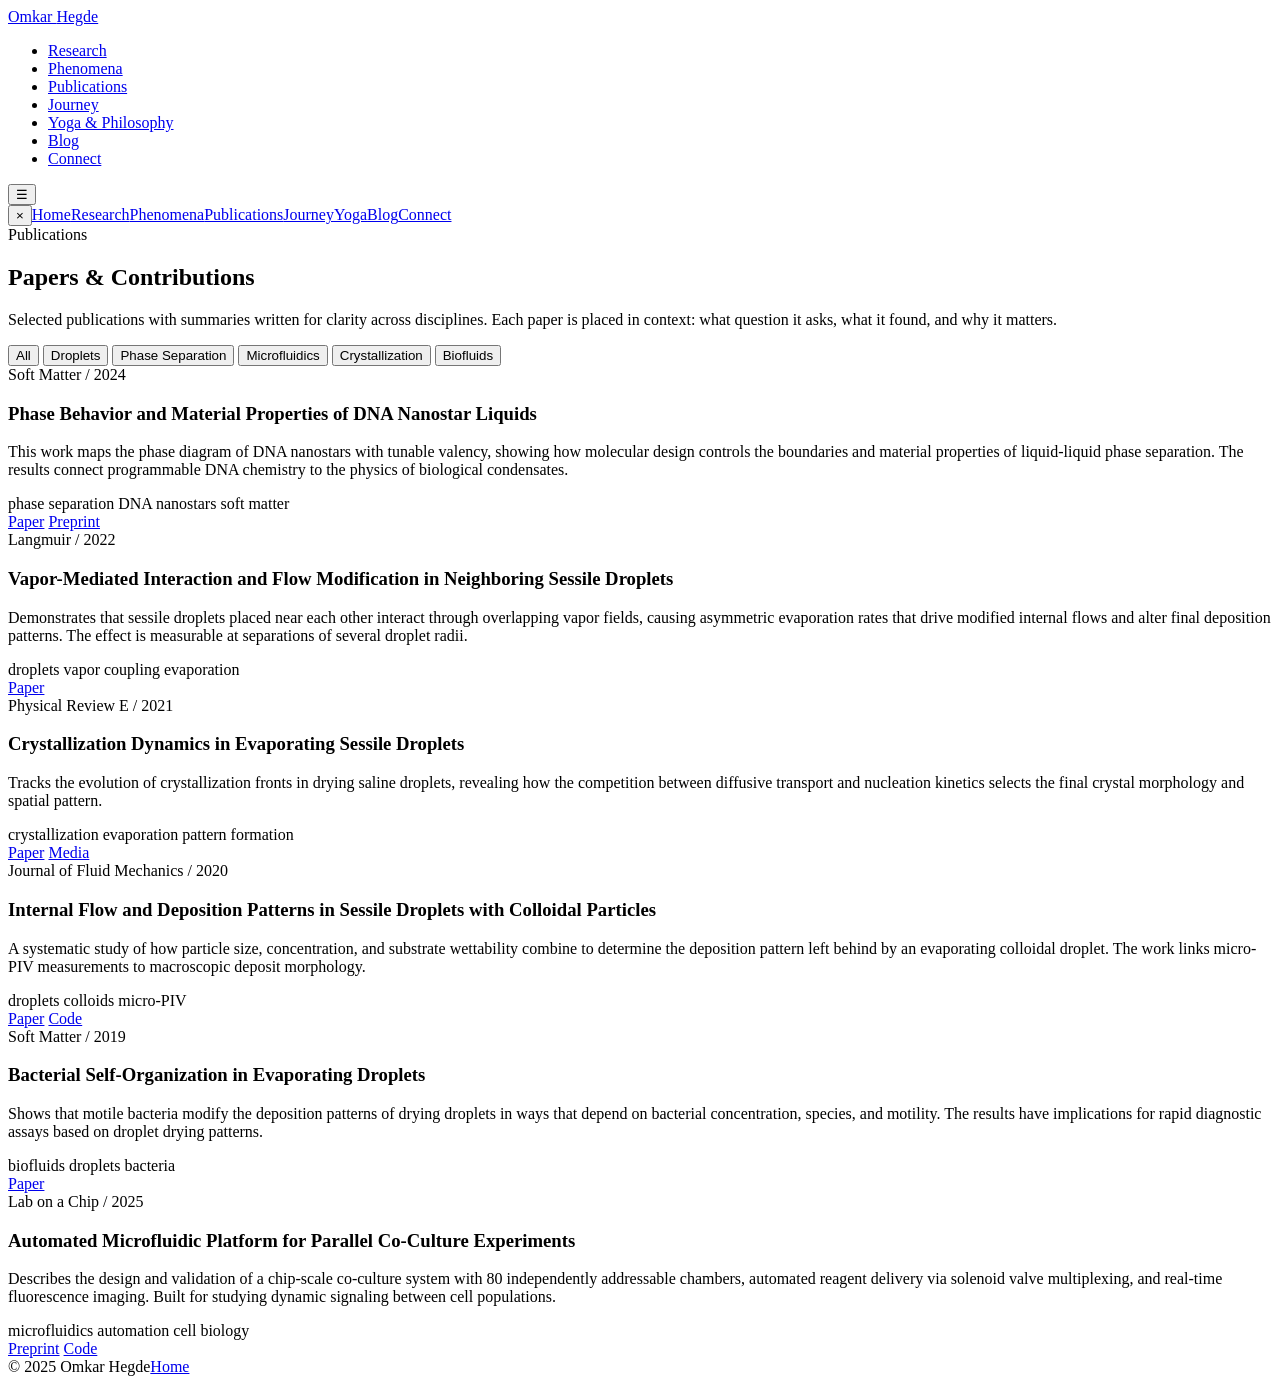
==== publications.html @ ce49a9fb "Add files via upload" ====
<!DOCTYPE html>
<html lang="en">
<head>
  <meta charset="UTF-8">
  <meta name="viewport" content="width=device-width, initial-scale=1.0">
  <title>Publications — Omkar Hegde</title>
  <link rel="stylesheet" href="css/styles.css">
</head>
<body>

  <nav class="nav" role="navigation"><a href="index.html" class="nav__logo">Omkar <span>Hegde</span></a><ul class="nav__links"><li><a href="research.html">Research</a></li><li><a href="phenomena.html">Phenomena</a></li><li><a href="publications.html" class="active">Publications</a></li><li><a href="journey.html">Journey</a></li><li><a href="yoga.html">Yoga &amp; Philosophy</a></li><li><a href="blog.html">Blog</a></li><li><a href="contact.html">Connect</a></li></ul><button class="nav__toggle" aria-label="Open menu">&#9776;</button></nav>
  <div class="nav__mobile" role="dialog"><button class="nav__mobile-close">&times;</button><a href="index.html">Home</a><a href="research.html">Research</a><a href="phenomena.html">Phenomena</a><a href="publications.html">Publications</a><a href="journey.html">Journey</a><a href="yoga.html">Yoga</a><a href="blog.html">Blog</a><a href="contact.html">Connect</a></div>

  <section class="page-header section">
    <div class="container">
      <span class="page-header__pre reveal">Publications</span>
      <h1 class="page-header__title reveal">Papers &amp; Contributions</h1>
      <p class="page-header__desc reveal">Selected publications with summaries written for clarity across disciplines. Each paper is placed in context: what question it asks, what it found, and why it matters.</p>
    </div>
  </section>

  <section class="section--compact">
    <div class="container">
      <div class="filters reveal" data-target=".pub-card">
        <button class="filter-btn active" data-filter="all">All</button>
        <button class="filter-btn" data-filter="droplets">Droplets</button>
        <button class="filter-btn" data-filter="phase-separation">Phase Separation</button>
        <button class="filter-btn" data-filter="microfluidics">Microfluidics</button>
        <button class="filter-btn" data-filter="crystallization">Crystallization</button>
        <button class="filter-btn" data-filter="bio">Biofluids</button>
      </div>

      <div style="display:flex;flex-direction:column;gap:var(--space-lg);">

        <!-- Pub 1 -->
        <div class="pub-card reveal" data-category="phase-separation">
          <div>
            <div class="pub-card__meta">Soft Matter / 2024</div>
            <h3 class="pub-card__title">Phase Behavior and Material Properties of DNA Nanostar Liquids</h3>
            <p class="pub-card__summary">This work maps the phase diagram of DNA nanostars with tunable valency, showing how molecular design controls the boundaries and material properties of liquid-liquid phase separation. The results connect programmable DNA chemistry to the physics of biological condensates.</p>
            <div class="pub-card__tags">
              <span class="tag">phase separation</span>
              <span class="tag">DNA nanostars</span>
              <span class="tag">soft matter</span>
            </div>
            <div class="pub-card__links">
              <a href="#" class="btn btn--sm btn--outline">Paper</a>
              <a href="#" class="btn btn--sm btn--outline">Preprint</a>
            </div>
          </div>
          <div class="pub-card__thumb" style="background-image:url('assets/images/dna-condensate.jpg');"></div>
        </div>

        <!-- Pub 2 -->
        <div class="pub-card reveal" data-category="droplets">
          <div>
            <div class="pub-card__meta">Langmuir / 2022</div>
            <h3 class="pub-card__title">Vapor-Mediated Interaction and Flow Modification in Neighboring Sessile Droplets</h3>
            <p class="pub-card__summary">Demonstrates that sessile droplets placed near each other interact through overlapping vapor fields, causing asymmetric evaporation rates that drive modified internal flows and alter final deposition patterns. The effect is measurable at separations of several droplet radii.</p>
            <div class="pub-card__tags">
              <span class="tag">droplets</span>
              <span class="tag">vapor coupling</span>
              <span class="tag">evaporation</span>
            </div>
            <div class="pub-card__links">
              <a href="#" class="btn btn--sm btn--outline">Paper</a>
            </div>
          </div>
          <div class="pub-card__thumb" style="background-image:url('assets/images/vapor-interaction-01.jpg');"></div>
        </div>

        <!-- Pub 3 -->
        <div class="pub-card reveal" data-category="crystallization">
          <div>
            <div class="pub-card__meta">Physical Review E / 2021</div>
            <h3 class="pub-card__title">Crystallization Dynamics in Evaporating Sessile Droplets</h3>
            <p class="pub-card__summary">Tracks the evolution of crystallization fronts in drying saline droplets, revealing how the competition between diffusive transport and nucleation kinetics selects the final crystal morphology and spatial pattern.</p>
            <div class="pub-card__tags">
              <span class="tag">crystallization</span>
              <span class="tag">evaporation</span>
              <span class="tag">pattern formation</span>
            </div>
            <div class="pub-card__links">
              <a href="#" class="btn btn--sm btn--outline">Paper</a>
              <a href="#" class="btn btn--sm btn--outline">Media</a>
            </div>
          </div>
          <div class="pub-card__thumb" style="background-image:url('assets/images/crystallization-front.jpg');"></div>
        </div>

        <!-- Pub 4 -->
        <div class="pub-card reveal" data-category="droplets">
          <div>
            <div class="pub-card__meta">Journal of Fluid Mechanics / 2020</div>
            <h3 class="pub-card__title">Internal Flow and Deposition Patterns in Sessile Droplets with Colloidal Particles</h3>
            <p class="pub-card__summary">A systematic study of how particle size, concentration, and substrate wettability combine to determine the deposition pattern left behind by an evaporating colloidal droplet. The work links micro-PIV measurements to macroscopic deposit morphology.</p>
            <div class="pub-card__tags">
              <span class="tag">droplets</span>
              <span class="tag">colloids</span>
              <span class="tag">micro-PIV</span>
            </div>
            <div class="pub-card__links">
              <a href="#" class="btn btn--sm btn--outline">Paper</a>
              <a href="#" class="btn btn--sm btn--outline">Code</a>
            </div>
          </div>
          <div class="pub-card__thumb" style="background-image:url('assets/images/droplet-evaporation-01.jpg');"></div>
        </div>

        <!-- Pub 5 -->
        <div class="pub-card reveal" data-category="bio">
          <div>
            <div class="pub-card__meta">Soft Matter / 2019</div>
            <h3 class="pub-card__title">Bacterial Self-Organization in Evaporating Droplets</h3>
            <p class="pub-card__summary">Shows that motile bacteria modify the deposition patterns of drying droplets in ways that depend on bacterial concentration, species, and motility. The results have implications for rapid diagnostic assays based on droplet drying patterns.</p>
            <div class="pub-card__tags">
              <span class="tag">biofluids</span>
              <span class="tag">droplets</span>
              <span class="tag">bacteria</span>
            </div>
            <div class="pub-card__links">
              <a href="#" class="btn btn--sm btn--outline">Paper</a>
            </div>
          </div>
          <div class="pub-card__thumb" style="background-image:url('assets/images/bacterial-droplet-01.jpg');"></div>
        </div>

        <!-- Pub 6 -->
        <div class="pub-card reveal" data-category="microfluidics">
          <div>
            <div class="pub-card__meta">Lab on a Chip / 2025</div>
            <h3 class="pub-card__title">Automated Microfluidic Platform for Parallel Co-Culture Experiments</h3>
            <p class="pub-card__summary">Describes the design and validation of a chip-scale co-culture system with 80 independently addressable chambers, automated reagent delivery via solenoid valve multiplexing, and real-time fluorescence imaging. Built for studying dynamic signaling between cell populations.</p>
            <div class="pub-card__tags">
              <span class="tag">microfluidics</span>
              <span class="tag">automation</span>
              <span class="tag">cell biology</span>
            </div>
            <div class="pub-card__links">
              <a href="#" class="btn btn--sm btn--outline">Preprint</a>
              <a href="#" class="btn btn--sm btn--outline">Code</a>
            </div>
          </div>
          <div class="pub-card__thumb" style="background-image:url('assets/images/microfluidic-device-01.png');"></div>
        </div>

      </div>
    </div>
  </section>

  <footer class="footer"><div class="container"><div class="footer__bottom"><span>&copy; 2025 Omkar Hegde</span><span><a href="index.html">Home</a></span></div></div></footer>

  <script src="js/app.js"></script>
</body>
</html>
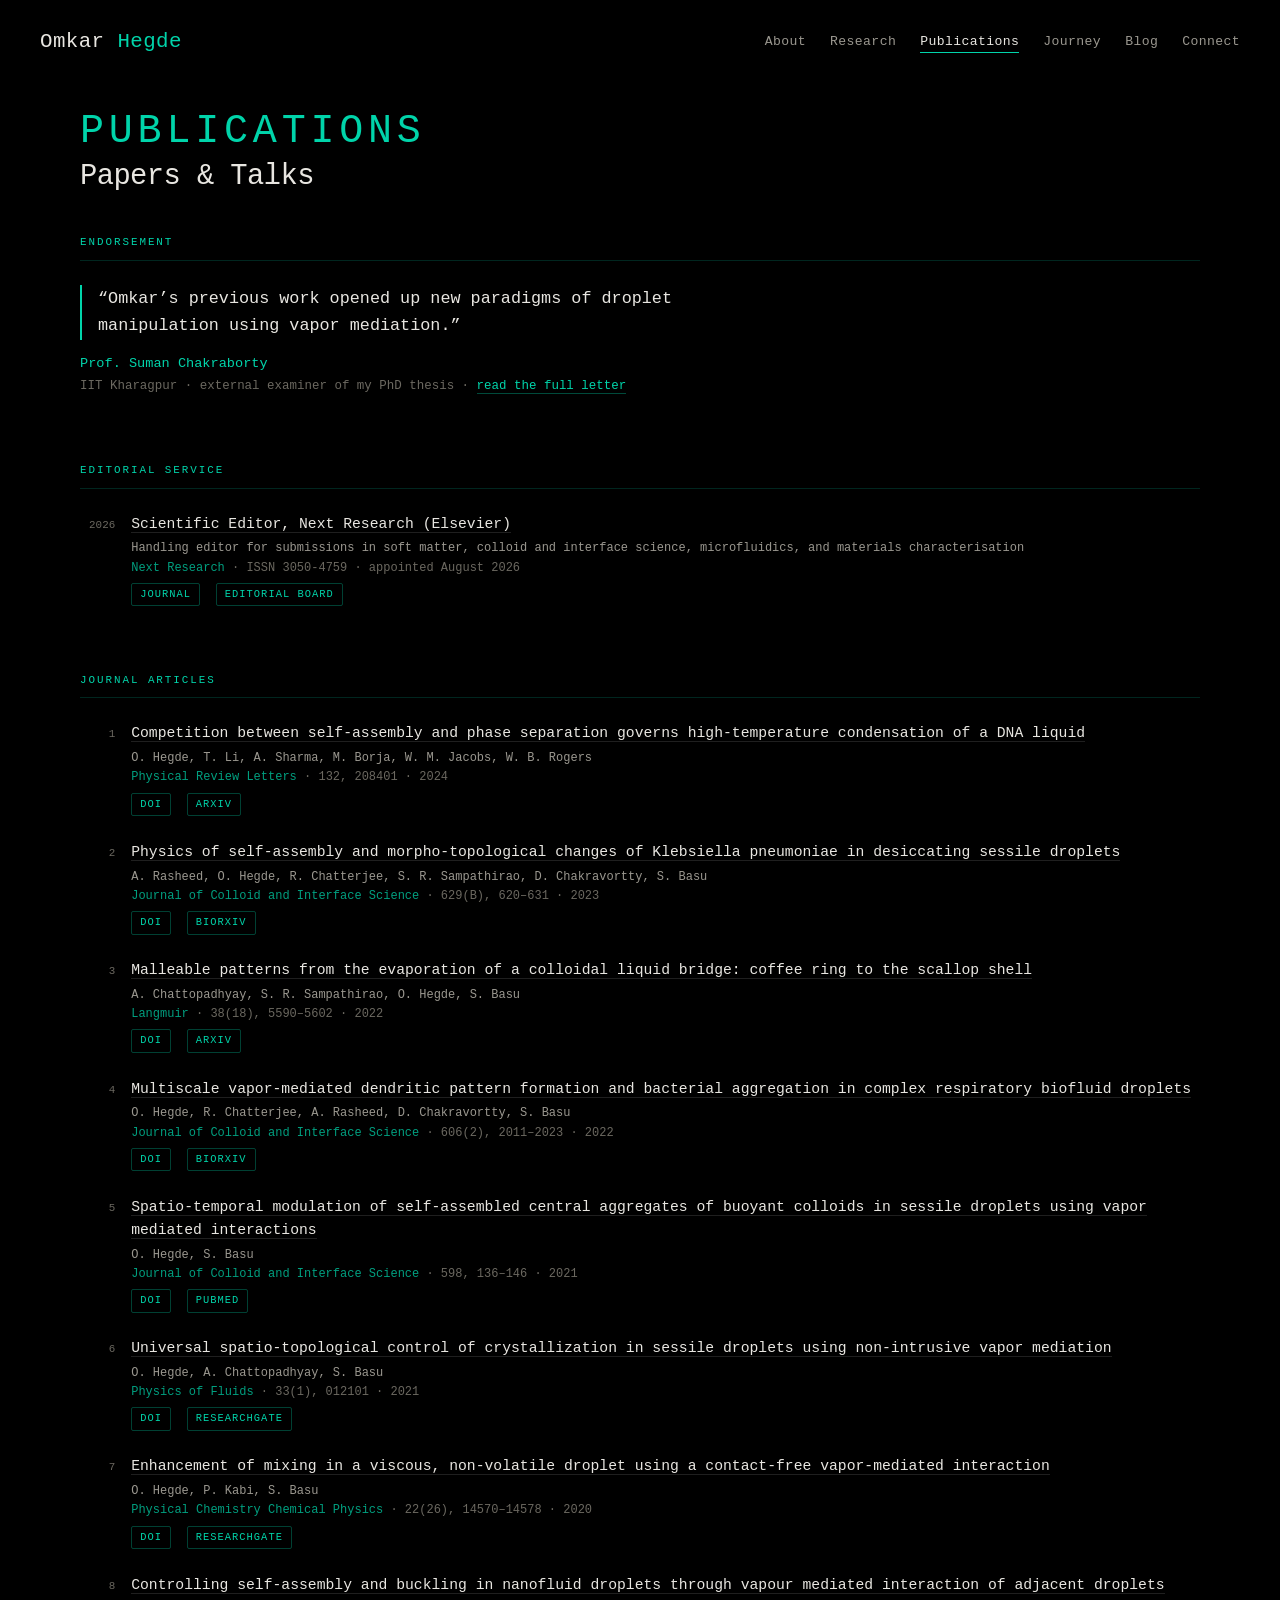
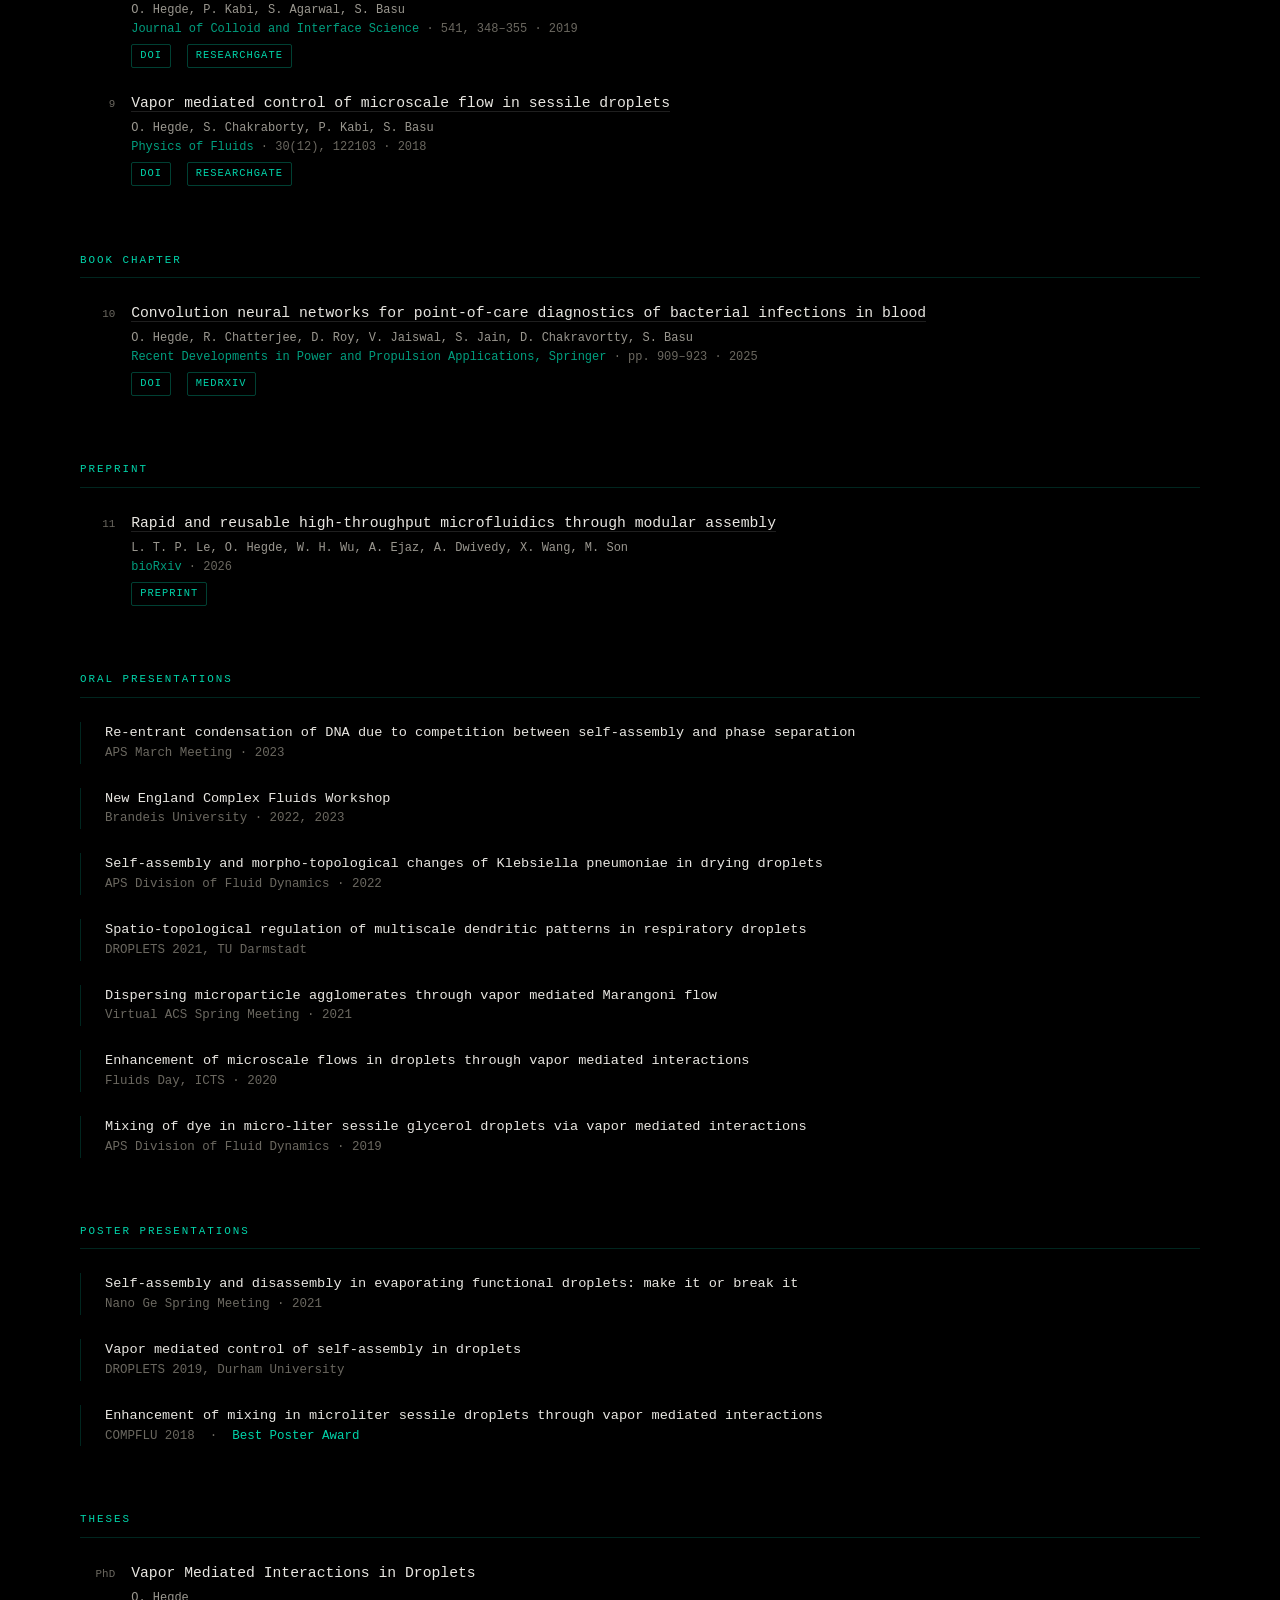
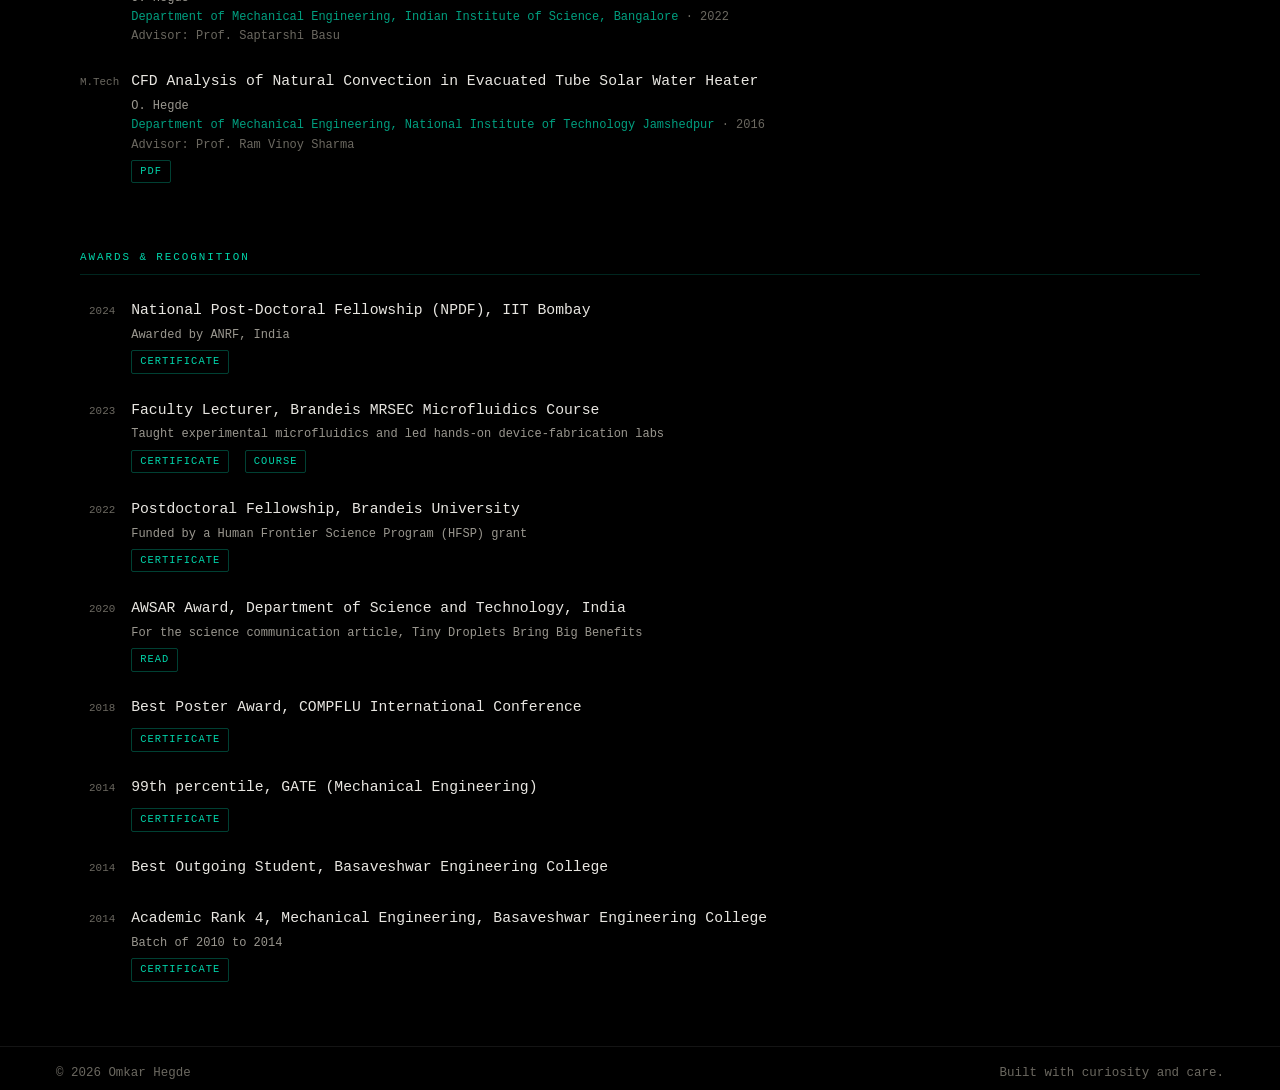
==== commit c6216a64: "add editorial service section" ====
--- a/publications.html
+++ b/publications.html
@@ -4,151 +4,644 @@
   <meta charset="UTF-8">
   <meta name="viewport" content="width=device-width, initial-scale=1.0">
   <title>Publications — Omkar Hegde</title>
+  <meta name="description" content="Peer-reviewed publications by Omkar Hegde in soft matter physics, biomolecular condensates, DNA nanostar phase separation, evaporating droplets, microfluidics, and AI-enabled diagnostics, including Physical Review Letters and bioRxiv.">
+  <link rel="canonical" href="https://omkarhegde.com/publications.html">
+  <meta name="author" content="Omkar Hegde">
+  <meta name="robots" content="index, follow">
+
+  <meta property="og:type" content="website">
+  <meta property="og:site_name" content="Omkar Hegde">
+  <meta property="og:title" content="Publications — Omkar Hegde">
+  <meta property="og:description" content="Peer-reviewed publications by Omkar Hegde in soft matter physics, biomolecular condensates, DNA nanostar phase separation, evaporating droplets, microfluidics, and AI-enabled diagnostics, including Physical Review Letters and bioRxiv.">
+  <meta property="og:url" content="https://omkarhegde.com/publications.html">
+  <meta property="og:image" content="https://omkarhegde.com/assets/og-preview.jpg">
+
+  <meta name="twitter:card" content="summary_large_image">
+  <meta name="twitter:title" content="Publications — Omkar Hegde">
+  <meta name="twitter:description" content="Peer-reviewed publications by Omkar Hegde in soft matter physics, biomolecular condensates, DNA nanostar phase separation, evaporating droplets, microfluidics, and AI-enabled diagnostics, including Physical Review Letters and bioRxiv.">
+  <meta name="twitter:image" content="https://omkarhegde.com/assets/og-preview.jpg">
+  <meta name="twitter:site" content="@omkar62">
+
+  <script type="application/ld+json">
+  {
+    "@context": "https://schema.org",
+    "@graph": [
+      {
+        "@type": "ScholarlyArticle",
+        "headline": "Competition between self-assembly and phase separation governs high-temperature condensation of a DNA liquid",
+        "author": [{"@type":"Person","name":"Omkar Hegde"},{"@type":"Person","name":"Tianhao Li"},{"@type":"Person","name":"Anjali Sharma"},{"@type":"Person","name":"Marco Borja"},{"@type":"Person","name":"William M. Jacobs"},{"@type":"Person","name":"W. Benjamin Rogers"}],
+        "isPartOf": {"@type":"Periodical","name":"Physical Review Letters"},
+        "datePublished": "2024",
+        "identifier": "doi:10.1103/PhysRevLett.132.208401",
+        "url": "https://doi.org/10.1103/PhysRevLett.132.208401"
+      },
+      {
+        "@type": "ScholarlyArticle",
+        "headline": "Physics of self-assembly and morpho-topological changes of Klebsiella pneumoniae in desiccating sessile droplets",
+        "author": [{"@type":"Person","name":"Abdur Rasheed"},{"@type":"Person","name":"Omkar Hegde"},{"@type":"Person","name":"Rishabh Chatterjee"},{"@type":"Person","name":"Srinivas Rao Sampathirao"},{"@type":"Person","name":"Dipshikha Chakravortty"},{"@type":"Person","name":"Saptarshi Basu"}],
+        "isPartOf": {"@type":"Periodical","name":"Journal of Colloid and Interface Science"},
+        "datePublished": "2023",
+        "identifier": "doi:10.1016/j.jcis.2022.09.100",
+        "url": "https://doi.org/10.1016/j.jcis.2022.09.100"
+      },
+      {
+        "@type": "ScholarlyArticle",
+        "headline": "Malleable patterns from the evaporation of a colloidal liquid bridge: coffee ring to the scallop shell",
+        "author": [{"@type":"Person","name":"Anusuya Chattopadhyay"},{"@type":"Person","name":"Srinivas Rao Sampathirao"},{"@type":"Person","name":"Omkar Hegde"},{"@type":"Person","name":"Saptarshi Basu"}],
+        "isPartOf": {"@type":"Periodical","name":"Langmuir"},
+        "datePublished": "2022",
+        "identifier": "doi:10.1021/acs.langmuir.2c00196",
+        "url": "https://doi.org/10.1021/acs.langmuir.2c00196"
+      },
+      {
+        "@type": "ScholarlyArticle",
+        "headline": "Multiscale vapor-mediated dendritic pattern formation and bacterial aggregation in complex respiratory biofluid droplets",
+        "author": [{"@type":"Person","name":"Omkar Hegde"},{"@type":"Person","name":"Rishabh Chatterjee"},{"@type":"Person","name":"Abdur Rasheed"},{"@type":"Person","name":"Dipshikha Chakravortty"},{"@type":"Person","name":"Saptarshi Basu"}],
+        "isPartOf": {"@type":"Periodical","name":"Journal of Colloid and Interface Science"},
+        "datePublished": "2022",
+        "identifier": "doi:10.1016/j.jcis.2021.09.158",
+        "url": "https://doi.org/10.1016/j.jcis.2021.09.158"
+      },
+      {
+        "@type": "ScholarlyArticle",
+        "headline": "Spatio-temporal modulation of self-assembled central aggregates of buoyant colloids in sessile droplets using vapor mediated interactions",
+        "author": [{"@type":"Person","name":"Omkar Hegde"},{"@type":"Person","name":"Saptarshi Basu"}],
+        "isPartOf": {"@type":"Periodical","name":"Journal of Colloid and Interface Science"},
+        "datePublished": "2021",
+        "identifier": "doi:10.1016/j.jcis.2021.04.006",
+        "url": "https://doi.org/10.1016/j.jcis.2021.04.006"
+      },
+      {
+        "@type": "ScholarlyArticle",
+        "headline": "Universal spatio-topological control of crystallization in sessile droplets using non-intrusive vapor mediation",
+        "author": [{"@type":"Person","name":"Omkar Hegde"},{"@type":"Person","name":"Anusuya Chattopadhyay"},{"@type":"Person","name":"Saptarshi Basu"}],
+        "isPartOf": {"@type":"Periodical","name":"Physics of Fluids"},
+        "datePublished": "2021",
+        "identifier": "doi:10.1063/5.0037120",
+        "url": "https://doi.org/10.1063/5.0037120"
+      },
+      {
+        "@type": "ScholarlyArticle",
+        "headline": "Enhancement of mixing in a viscous, non-volatile droplet using a contact-free vapor-mediated interaction",
+        "author": [{"@type":"Person","name":"Omkar Hegde"},{"@type":"Person","name":"Prasenjit Kabi"},{"@type":"Person","name":"Saptarshi Basu"}],
+        "isPartOf": {"@type":"Periodical","name":"Physical Chemistry Chemical Physics"},
+        "datePublished": "2020",
+        "identifier": "doi:10.1039/D0CP01004A",
+        "url": "https://doi.org/10.1039/D0CP01004A"
+      },
+      {
+        "@type": "ScholarlyArticle",
+        "headline": "Controlling self-assembly and buckling in nanofluid droplets through vapour mediated interaction of adjacent droplets",
+        "author": [{"@type":"Person","name":"Omkar Hegde"},{"@type":"Person","name":"Prasenjit Kabi"},{"@type":"Person","name":"Shubham Agarwal"},{"@type":"Person","name":"Saptarshi Basu"}],
+        "isPartOf": {"@type":"Periodical","name":"Journal of Colloid and Interface Science"},
+        "datePublished": "2019",
+        "identifier": "doi:10.1016/j.jcis.2019.01.106",
+        "url": "https://doi.org/10.1016/j.jcis.2019.01.106"
+      },
+      {
+        "@type": "ScholarlyArticle",
+        "headline": "Vapor mediated control of microscale flow in sessile droplets",
+        "author": [{"@type":"Person","name":"Omkar Hegde"},{"@type":"Person","name":"Saswata Chakraborty"},{"@type":"Person","name":"Prasenjit Kabi"},{"@type":"Person","name":"Saptarshi Basu"}],
+        "isPartOf": {"@type":"Periodical","name":"Physics of Fluids"},
+        "datePublished": "2018",
+        "identifier": "doi:10.1063/1.5054632",
+        "url": "https://doi.org/10.1063/1.5054632"
+      },
+      {
+        "@type": "Chapter",
+        "headline": "Convolution neural networks for point-of-care diagnostics of bacterial infections in blood",
+        "author": [{"@type":"Person","name":"Omkar Hegde"},{"@type":"Person","name":"Rishabh Chatterjee"},{"@type":"Person","name":"Debjani Roy"},{"@type":"Person","name":"Vishal Jaiswal"},{"@type":"Person","name":"Srishti Jain"},{"@type":"Person","name":"Dipshikha Chakravortty"},{"@type":"Person","name":"Saptarshi Basu"}],
+        "isPartOf": {"@type":"Book","name":"Recent Developments in Power and Propulsion Applications (Springer)"},
+        "datePublished": "2025",
+        "identifier": "doi:10.1007/978-981-96-8602-5_33",
+        "url": "https://doi.org/10.1007/978-981-96-8602-5_33"
+      },
+      {
+        "@type": "ScholarlyArticle",
+        "headline": "Rapid and reusable high-throughput microfluidics through modular assembly",
+        "author": [{"@type":"Person","name":"Linh T. P. Le"},{"@type":"Person","name":"Omkar Hegde"},{"@type":"Person","name":"W. H. Wu"},{"@type":"Person","name":"A. Ejaz"},{"@type":"Person","name":"A. Dwivedy"},{"@type":"Person","name":"X. Wang"},{"@type":"Person","name":"M. Son"}],
+        "publisher": {"@type":"Organization","name":"bioRxiv"},
+        "datePublished": "2026",
+        "url": "https://www.biorxiv.org/content/10.64898/2026.01.12.699088v2"
+      }
+    ]
+  }
+  </script>
   <link rel="stylesheet" href="css/styles.css">
+  <style>
+    body, body * { font-family: var(--font-mono) !important; }
+    html, body { background: #000 !important; }
+    .footer, .footer * { background: #000 !important; }
+    .footer { border-top: 1px solid rgba(255,255,255,0.08) !important; }
+    .footer__bottom { border-top: none !important; border-bottom: none !important; }
+
+    .pub-section { margin-bottom: var(--space-2xl); }
+    .pub-section:last-child { margin-bottom: 0; }
+    .pub-section-title {
+      font-size: 0.68rem;
+      letter-spacing: 0.18em;
+      text-transform: uppercase;
+      color: var(--accent);
+      border-bottom: 1px solid rgba(0,212,170,0.18);
+      padding-bottom: var(--space-sm);
+      margin-bottom: var(--space-lg);
+    }
+    .pub-entry {
+      display: grid;
+      grid-template-columns: 2.2rem 1fr;
+      gap: 0 var(--space-md);
+      margin-bottom: var(--space-lg);
+      align-items: start;
+    }
+    .pub-entry:last-child { margin-bottom: 0; }
+    .pub-num {
+      font-size: 0.68rem;
+      color: var(--text-muted);
+      padding-top: 3px;
+      text-align: right;
+    }
+    .pub-body {}
+    .pub-title {
+      font-size: 0.92rem;
+      color: var(--text);
+      line-height: 1.55;
+      margin-bottom: 4px;
+    }
+    .pub-title a {
+      color: var(--text);
+      text-decoration: none;
+      border-bottom: 1px solid rgba(255,255,255,0.12);
+      transition: color 0.3s, border-color 0.3s;
+    }
+    .pub-title a:hover {
+      color: var(--accent);
+      border-color: var(--accent);
+    }
+    .pub-meta {
+      font-size: 0.75rem;
+      color: var(--text-muted);
+      line-height: 1.6;
+    }
+    .pub-meta .pub-authors { color: var(--text-secondary); }
+    .pub-meta .pub-journal { color: var(--accent); opacity: 0.75; }
+    .pub-meta .pub-year { color: var(--text-muted); }
+    .pub-link {
+      display: inline-block;
+      margin-top: 5px;
+      font-size: 0.65rem;
+      letter-spacing: 0.1em;
+      text-transform: uppercase;
+      color: var(--accent);
+      border: 1px solid rgba(0,212,170,0.3);
+      padding: 2px 8px;
+      border-radius: 2px;
+      text-decoration: none;
+      transition: background 0.2s, border-color 0.2s;
+    }
+    .pub-link:hover { background: rgba(0,212,170,0.08); border-color: var(--accent); }
+    .pub-link + .pub-link { margin-left: 6px; }
+
+    .talk-entry {
+      margin-bottom: var(--space-lg);
+      padding-left: var(--space-lg);
+      border-left: 1px solid rgba(0,212,170,0.18);
+      font-size: 0.85rem;
+      color: var(--text-secondary);
+      line-height: 1.6;
+    }
+    .talk-entry .talk-title { color: var(--text); }
+    .talk-entry .talk-venue { color: var(--text-muted); font-size: 0.78rem; }
+
+    .stats-row {
+      display: flex;
+      gap: var(--space-2xl);
+      margin-bottom: var(--space-3xl);
+      padding-bottom: var(--space-xl);
+      border-bottom: 1px solid rgba(255,255,255,0.06);
+    }
+    .stat { text-align: left; }
+    .stat-val { font-size: 1.6rem; color: var(--accent); line-height: 1; }
+    .stat-label { font-size: 0.65rem; letter-spacing: 0.12em; text-transform: uppercase; color: var(--text-muted); margin-top: 4px; }
+    .endorse{ display:flex; gap:var(--space-lg); align-items:flex-start; max-width:820px; }
+    .endorse__text{ flex:1 1 auto; min-width:0; }
+    .endorse__quote{ margin:0 0 12px; font-size:1.05rem; line-height:1.65; color:var(--text); border-left:2px solid var(--accent); padding-left:16px; }
+    .endorse__by{ color:var(--accent); font-size:0.85rem; }
+    .endorse__role{ color:var(--text-muted); font-size:0.78rem; margin-top:2px; line-height:1.6; }
+    .endorse__role a{ color:var(--accent); text-decoration:none; border-bottom:1px solid rgba(0,212,170,0.35); }
+    .endorse__fig{ flex:0 0 140px; display:block; }
+    .endorse__fig img{ width:100%; border-radius:6px; border:1px solid rgba(255,255,255,0.14); display:block; box-shadow:0 8px 24px rgba(0,0,0,0.35); }
+    @media(max-width:640px){ .endorse{ flex-direction:column; } .endorse__fig{ flex:0 0 auto; max-width:200px; } }
+  </style>
 </head>
 <body>
 
-  <nav class="nav" role="navigation"><a href="index.html" class="nav__logo">Omkar <span>Hegde</span></a><ul class="nav__links"><li><a href="research.html">Research</a></li><li><a href="phenomena.html">Phenomena</a></li><li><a href="publications.html" class="active">Publications</a></li><li><a href="journey.html">Journey</a></li><li><a href="yoga.html">Yoga &amp; Philosophy</a></li><li><a href="blog.html">Blog</a></li><li><a href="contact.html">Connect</a></li></ul><button class="nav__toggle" aria-label="Open menu">&#9776;</button></nav>
-  <div class="nav__mobile" role="dialog"><button class="nav__mobile-close">&times;</button><a href="index.html">Home</a><a href="research.html">Research</a><a href="phenomena.html">Phenomena</a><a href="publications.html">Publications</a><a href="journey.html">Journey</a><a href="yoga.html">Yoga</a><a href="blog.html">Blog</a><a href="contact.html">Connect</a></div>
-
-  <section class="page-header section">
+  <nav class="nav" role="navigation" aria-label="Main navigation">
+    <a href="index.html" class="nav__logo">Omkar <span>Hegde</span></a>
+    <ul class="nav__links">
+      <li><a href="index.html#about">About</a></li>
+      <li><a href="research.html">Research</a></li>
+      <li><a href="publications.html" class="active">Publications</a></li>
+      <li><a href="journey.html">Journey</a></li>
+      <li><a href="blog.html">Blog</a></li>
+      <li><a href="contact.html">Connect</a></li>
+    </ul>
+    <button class="nav__toggle" aria-label="Open menu">&#9776;</button>
+  </nav>
+
+  <div class="nav__mobile" role="dialog" aria-label="Mobile navigation">
+    <button class="nav__mobile-close" aria-label="Close menu">&times;</button>
+    <a href="index.html">Home</a>
+    <a href="index.html#about">About</a>
+    <a href="research.html">Research</a>
+    <a href="publications.html">Publications</a>
+    <a href="journey.html">Journey</a>
+    <a href="blog.html">Blog</a>
+    <a href="contact.html">Connect</a>
+  </div>
+
+  <section style="padding-top:calc(72px + var(--space-xl));padding-bottom:var(--space-2xl);">
     <div class="container">
-      <span class="page-header__pre reveal">Publications</span>
-      <h1 class="page-header__title reveal">Papers &amp; Contributions</h1>
-      <p class="page-header__desc reveal">Selected publications with summaries written for clarity across disciplines. Each paper is placed in context: what question it asks, what it found, and why it matters.</p>
+      <span style="display:block;font-size:2.5rem;letter-spacing:0.12em;text-transform:uppercase;color:var(--accent);line-height:1;margin-bottom:var(--space-sm);">Publications</span>
+      <h1 style="font-size:clamp(1.4rem,2.5vw,1.8rem);font-weight:400;color:var(--text);margin-bottom:var(--space-xl);">Papers &amp; Talks</h1>
+
+      <div class="pub-section">
+        <div class="pub-section-title reveal">Endorsement</div>
+        <div class="endorse reveal">
+          <div class="endorse__text">
+            <p class="endorse__quote">&ldquo;Omkar&rsquo;s previous work opened up new paradigms of droplet manipulation using vapor mediation.&rdquo;</p>
+            <div class="endorse__by">Prof. Suman Chakraborty</div>
+            <div class="endorse__role">IIT Kharagpur &middot; external examiner of my PhD thesis &middot; <a href="https://drive.google.com/file/d/1yU5_B8yWdgDybLnCxkpfhOZMyuXar-zw/view?usp=sharing" target="_blank" rel="noopener">read the full letter</a></div>
+          </div>
+          <a class="endorse__fig" href="https://drive.google.com/file/d/1yU5_B8yWdgDybLnCxkpfhOZMyuXar-zw/view?usp=sharing" target="_blank" rel="noopener"><img src="assets/reco/reco-suman-chakraborty.jpg" alt="Recommendation letter from Prof. Suman Chakraborty, IIT Kharagpur" loading="lazy" onerror="this.closest('.endorse__fig').remove()"></a>
+        </div>
+      </div>
+
+      <!-- EDITORIAL SERVICE -->
+      <div class="pub-section">
+        <div class="pub-section-title reveal">Editorial Service</div>
+
+        <div class="pub-entry reveal">
+          <div class="pub-num">2026</div>
+          <div class="pub-body">
+            <div class="pub-title">
+              <a href="https://www.sciencedirect.com/journal/next-research" target="_blank" rel="noopener">Scientific Editor, Next Research (Elsevier)</a>
+            </div>
+            <div class="pub-meta">
+              <span class="pub-authors">Handling editor for submissions in soft matter, colloid and interface science, microfluidics, and materials characterisation</span><br>
+              <span class="pub-journal">Next Research</span> <span class="pub-year">· ISSN 3050-4759 · appointed August 2026</span>
+            </div>
+            <a class="pub-link" href="https://www.sciencedirect.com/journal/next-research" target="_blank" rel="noopener">Journal</a>
+            <a class="pub-link" href="https://www.sciencedirect.com/journal/next-research/about/editorial-board" target="_blank" rel="noopener">Editorial Board</a>
+          </div>
+        </div>
+
+      </div>
+
+      <!-- JOURNAL ARTICLES -->
+      <div class="pub-section">
+        <div class="pub-section-title reveal">Journal Articles</div>
+
+        <div class="pub-entry reveal">
+          <div class="pub-num">1</div>
+          <div class="pub-body">
+            <div class="pub-title">
+              <a href="https://doi.org/10.1103/PhysRevLett.132.208401" target="_blank" rel="noopener">Competition between self-assembly and phase separation governs high-temperature condensation of a DNA liquid</a>
+            </div>
+            <div class="pub-meta">
+              <span class="pub-authors">O. Hegde, T. Li, A. Sharma, M. Borja, W. M. Jacobs, W. B. Rogers</span><br>
+              <span class="pub-journal">Physical Review Letters</span> <span class="pub-year">· 132, 208401 · 2024</span>
+            </div>
+            <a class="pub-link" href="https://doi.org/10.1103/PhysRevLett.132.208401" target="_blank" rel="noopener">DOI</a>
+            <a class="pub-link" href="https://arxiv.org/abs/2301.06134" target="_blank" rel="noopener">arXiv</a>
+          </div>
+        </div>
+
+        <div class="pub-entry reveal">
+          <div class="pub-num">2</div>
+          <div class="pub-body">
+            <div class="pub-title">
+              <a href="https://doi.org/10.1016/j.jcis.2022.09.100" target="_blank" rel="noopener">Physics of self-assembly and morpho-topological changes of Klebsiella pneumoniae in desiccating sessile droplets</a>
+            </div>
+            <div class="pub-meta">
+              <span class="pub-authors">A. Rasheed, O. Hegde, R. Chatterjee, S. R. Sampathirao, D. Chakravortty, S. Basu</span><br>
+              <span class="pub-journal">Journal of Colloid and Interface Science</span> <span class="pub-year">· 629(B), 620–631 · 2023</span>
+            </div>
+            <a class="pub-link" href="https://doi.org/10.1016/j.jcis.2022.09.100" target="_blank" rel="noopener">DOI</a>
+            <a class="pub-link" href="https://www.biorxiv.org/content/10.1101/2022.05.04.490658" target="_blank" rel="noopener">bioRxiv</a>
+          </div>
+        </div>
+
+        <div class="pub-entry reveal">
+          <div class="pub-num">3</div>
+          <div class="pub-body">
+            <div class="pub-title">
+              <a href="https://doi.org/10.1021/acs.langmuir.2c00196" target="_blank" rel="noopener">Malleable patterns from the evaporation of a colloidal liquid bridge: coffee ring to the scallop shell</a>
+            </div>
+            <div class="pub-meta">
+              <span class="pub-authors">A. Chattopadhyay, S. R. Sampathirao, O. Hegde, S. Basu</span><br>
+              <span class="pub-journal">Langmuir</span> <span class="pub-year">· 38(18), 5590–5602 · 2022</span>
+            </div>
+            <a class="pub-link" href="https://doi.org/10.1021/acs.langmuir.2c00196" target="_blank" rel="noopener">DOI</a>
+            <a class="pub-link" href="https://arxiv.org/abs/2201.02382" target="_blank" rel="noopener">arXiv</a>
+          </div>
+        </div>
+
+        <div class="pub-entry reveal">
+          <div class="pub-num">4</div>
+          <div class="pub-body">
+            <div class="pub-title">
+              <a href="https://doi.org/10.1016/j.jcis.2021.09.158" target="_blank" rel="noopener">Multiscale vapor-mediated dendritic pattern formation and bacterial aggregation in complex respiratory biofluid droplets</a>
+            </div>
+            <div class="pub-meta">
+              <span class="pub-authors">O. Hegde, R. Chatterjee, A. Rasheed, D. Chakravortty, S. Basu</span><br>
+              <span class="pub-journal">Journal of Colloid and Interface Science</span> <span class="pub-year">· 606(2), 2011–2023 · 2022</span>
+            </div>
+            <a class="pub-link" href="https://doi.org/10.1016/j.jcis.2021.09.158" target="_blank" rel="noopener">DOI</a>
+            <a class="pub-link" href="https://www.biorxiv.org/content/10.1101/2021.06.18.448992" target="_blank" rel="noopener">bioRxiv</a>
+          </div>
+        </div>
+
+        <div class="pub-entry reveal">
+          <div class="pub-num">5</div>
+          <div class="pub-body">
+            <div class="pub-title">
+              <a href="https://doi.org/10.1016/j.jcis.2021.04.006" target="_blank" rel="noopener">Spatio-temporal modulation of self-assembled central aggregates of buoyant colloids in sessile droplets using vapor mediated interactions</a>
+            </div>
+            <div class="pub-meta">
+              <span class="pub-authors">O. Hegde, S. Basu</span><br>
+              <span class="pub-journal">Journal of Colloid and Interface Science</span> <span class="pub-year">· 598, 136–146 · 2021</span>
+            </div>
+            <a class="pub-link" href="https://doi.org/10.1016/j.jcis.2021.04.006" target="_blank" rel="noopener">DOI</a>
+            <a class="pub-link" href="https://pubmed.ncbi.nlm.nih.gov/33895535/" target="_blank" rel="noopener">PubMed</a>
+          </div>
+        </div>
+
+        <div class="pub-entry reveal">
+          <div class="pub-num">6</div>
+          <div class="pub-body">
+            <div class="pub-title">
+              <a href="https://doi.org/10.1063/5.0037120" target="_blank" rel="noopener">Universal spatio-topological control of crystallization in sessile droplets using non-intrusive vapor mediation</a>
+            </div>
+            <div class="pub-meta">
+              <span class="pub-authors">O. Hegde, A. Chattopadhyay, S. Basu</span><br>
+              <span class="pub-journal">Physics of Fluids</span> <span class="pub-year">· 33(1), 012101 · 2021</span>
+            </div>
+            <a class="pub-link" href="https://doi.org/10.1063/5.0037120" target="_blank" rel="noopener">DOI</a>
+            <a class="pub-link" href="https://www.researchgate.net/profile/Omkar-Hegde" target="_blank" rel="noopener">ResearchGate</a>
+          </div>
+        </div>
+
+        <div class="pub-entry reveal">
+          <div class="pub-num">7</div>
+          <div class="pub-body">
+            <div class="pub-title">
+              <a href="https://doi.org/10.1039/D0CP01004A" target="_blank" rel="noopener">Enhancement of mixing in a viscous, non-volatile droplet using a contact-free vapor-mediated interaction</a>
+            </div>
+            <div class="pub-meta">
+              <span class="pub-authors">O. Hegde, P. Kabi, S. Basu</span><br>
+              <span class="pub-journal">Physical Chemistry Chemical Physics</span> <span class="pub-year">· 22(26), 14570–14578 · 2020</span>
+            </div>
+            <a class="pub-link" href="https://doi.org/10.1039/D0CP01004A" target="_blank" rel="noopener">DOI</a>
+            <a class="pub-link" href="https://www.researchgate.net/profile/Omkar-Hegde" target="_blank" rel="noopener">ResearchGate</a>
+          </div>
+        </div>
+
+        <div class="pub-entry reveal">
+          <div class="pub-num">8</div>
+          <div class="pub-body">
+            <div class="pub-title">
+              <a href="https://doi.org/10.1016/j.jcis.2019.01.106" target="_blank" rel="noopener">Controlling self-assembly and buckling in nanofluid droplets through vapour mediated interaction of adjacent droplets</a>
+            </div>
+            <div class="pub-meta">
+              <span class="pub-authors">O. Hegde, P. Kabi, S. Agarwal, S. Basu</span><br>
+              <span class="pub-journal">Journal of Colloid and Interface Science</span> <span class="pub-year">· 541, 348–355 · 2019</span>
+            </div>
+            <a class="pub-link" href="https://doi.org/10.1016/j.jcis.2019.01.106" target="_blank" rel="noopener">DOI</a>
+            <a class="pub-link" href="https://www.researchgate.net/profile/Omkar-Hegde" target="_blank" rel="noopener">ResearchGate</a>
+          </div>
+        </div>
+
+        <div class="pub-entry reveal">
+          <div class="pub-num">9</div>
+          <div class="pub-body">
+            <div class="pub-title">
+              <a href="https://doi.org/10.1063/1.5054632" target="_blank" rel="noopener">Vapor mediated control of microscale flow in sessile droplets</a>
+            </div>
+            <div class="pub-meta">
+              <span class="pub-authors">O. Hegde, S. Chakraborty, P. Kabi, S. Basu</span><br>
+              <span class="pub-journal">Physics of Fluids</span> <span class="pub-year">· 30(12), 122103 · 2018</span>
+            </div>
+            <a class="pub-link" href="https://doi.org/10.1063/1.5054632" target="_blank" rel="noopener">DOI</a>
+            <a class="pub-link" href="https://www.researchgate.net/profile/Omkar-Hegde" target="_blank" rel="noopener">ResearchGate</a>
+          </div>
+        </div>
+
+      </div>
+
+      <!-- BOOK CHAPTER -->
+      <div class="pub-section">
+        <div class="pub-section-title reveal">Book Chapter</div>
+
+        <div class="pub-entry reveal">
+          <div class="pub-num">10</div>
+          <div class="pub-body">
+            <div class="pub-title">
+              <a href="https://doi.org/10.1007/978-981-96-8602-5_33" target="_blank" rel="noopener">Convolution neural networks for point-of-care diagnostics of bacterial infections in blood</a>
+            </div>
+            <div class="pub-meta">
+              <span class="pub-authors">O. Hegde, R. Chatterjee, D. Roy, V. Jaiswal, S. Jain, D. Chakravortty, S. Basu</span><br>
+              <span class="pub-journal">Recent Developments in Power and Propulsion Applications, Springer</span> <span class="pub-year">· pp. 909–923 · 2025</span>
+            </div>
+            <a class="pub-link" href="https://doi.org/10.1007/978-981-96-8602-5_33" target="_blank" rel="noopener">DOI</a>
+            <a class="pub-link" href="https://www.medrxiv.org/content/10.1101/2022.01.03.22268712" target="_blank" rel="noopener">medRxiv</a>
+          </div>
+        </div>
+
+      </div>
+
+      <!-- PREPRINT -->
+      <div class="pub-section">
+        <div class="pub-section-title reveal">Preprint</div>
+
+        <div class="pub-entry reveal">
+          <div class="pub-num">11</div>
+          <div class="pub-body">
+            <div class="pub-title">
+              <a href="https://www.biorxiv.org/content/10.64898/2026.01.12.699088v2" target="_blank" rel="noopener">Rapid and reusable high-throughput microfluidics through modular assembly</a>
+            </div>
+            <div class="pub-meta">
+              <span class="pub-authors">L. T. P. Le, O. Hegde, W. H. Wu, A. Ejaz, A. Dwivedy, X. Wang, M. Son</span><br>
+              <span class="pub-journal">bioRxiv</span> <span class="pub-year">· 2026</span>
+            </div>
+            <a class="pub-link" href="https://www.biorxiv.org/content/10.64898/2026.01.12.699088v2" target="_blank" rel="noopener">Preprint</a>
+          </div>
+        </div>
+
+      </div>
+
+      <!-- ORAL PRESENTATIONS -->
+      <div class="pub-section">
+        <div class="pub-section-title reveal">Oral Presentations</div>
+
+        <div class="talk-entry reveal">
+          <div class="talk-title">Re-entrant condensation of DNA due to competition between self-assembly and phase separation</div>
+          <div class="talk-venue">APS March Meeting · 2023</div>
+        </div>
+        <div class="talk-entry reveal">
+          <div class="talk-title">New England Complex Fluids Workshop</div>
+          <div class="talk-venue">Brandeis University · 2022, 2023</div>
+        </div>
+        <div class="talk-entry reveal">
+          <div class="talk-title">Self-assembly and morpho-topological changes of Klebsiella pneumoniae in drying droplets</div>
+          <div class="talk-venue">APS Division of Fluid Dynamics · 2022</div>
+        </div>
+        <div class="talk-entry reveal">
+          <div class="talk-title">Spatio-topological regulation of multiscale dendritic patterns in respiratory droplets</div>
+          <div class="talk-venue">DROPLETS 2021, TU Darmstadt</div>
+        </div>
+        <div class="talk-entry reveal">
+          <div class="talk-title">Dispersing microparticle agglomerates through vapor mediated Marangoni flow</div>
+          <div class="talk-venue">Virtual ACS Spring Meeting · 2021</div>
+        </div>
+        <div class="talk-entry reveal">
+          <div class="talk-title">Enhancement of microscale flows in droplets through vapor mediated interactions</div>
+          <div class="talk-venue">Fluids Day, ICTS · 2020</div>
+        </div>
+        <div class="talk-entry reveal">
+          <div class="talk-title">Mixing of dye in micro-liter sessile glycerol droplets via vapor mediated interactions</div>
+          <div class="talk-venue">APS Division of Fluid Dynamics · 2019</div>
+        </div>
+
+      </div>
+
+      <!-- POSTERS -->
+      <div class="pub-section">
+        <div class="pub-section-title reveal">Poster Presentations</div>
+
+        <div class="talk-entry reveal">
+          <div class="talk-title">Self-assembly and disassembly in evaporating functional droplets: make it or break it</div>
+          <div class="talk-venue">Nano Ge Spring Meeting · 2021</div>
+        </div>
+        <div class="talk-entry reveal">
+          <div class="talk-title">Vapor mediated control of self-assembly in droplets</div>
+          <div class="talk-venue">DROPLETS 2019, Durham University</div>
+        </div>
+        <div class="talk-entry reveal">
+          <div class="talk-title">Enhancement of mixing in microliter sessile droplets through vapor mediated interactions</div>
+          <div class="talk-venue">COMPFLU 2018 &nbsp;·&nbsp; <span style="color:var(--accent);">Best Poster Award</span></div>
+        </div>
+
+      </div>
+
+      <!-- THESES -->
+      <div class="pub-section">
+        <div class="pub-section-title reveal">Theses</div>
+
+        <div class="pub-entry reveal">
+          <div class="pub-num">PhD</div>
+          <div class="pub-body">
+            <div class="pub-title">Vapor Mediated Interactions in Droplets</div>
+            <div class="pub-meta">
+              <span class="pub-authors">O. Hegde</span><br>
+              <span class="pub-journal">Department of Mechanical Engineering, Indian Institute of Science, Bangalore</span> <span class="pub-year">· 2022</span><br>
+              <span style="color:var(--text-muted);font-size:0.75rem;">Advisor: Prof. Saptarshi Basu</span>
+            </div>
+          </div>
+        </div>
+
+        <div class="pub-entry reveal">
+          <div class="pub-num">M.Tech</div>
+          <div class="pub-body">
+            <div class="pub-title">CFD Analysis of Natural Convection in Evacuated Tube Solar Water Heater</div>
+            <div class="pub-meta">
+              <span class="pub-authors">O. Hegde</span><br>
+              <span class="pub-journal">Department of Mechanical Engineering, National Institute of Technology Jamshedpur</span> <span class="pub-year">· 2016</span><br>
+              <span style="color:var(--text-muted);font-size:0.75rem;">Advisor: Prof. Ram Vinoy Sharma</span>
+            </div>
+            <a class="pub-link" href="https://drive.google.com/file/d/1S9_f2LXWoTpEL_M3XV21PRnl8G6s1JB4/view" target="_blank" rel="noopener">PDF</a>
+          </div>
+        </div>
+
+      </div>
+
+      <div class="pub-section">
+        <div class="pub-section-title reveal">Awards &amp; Recognition</div>
+
+        <div class="pub-entry reveal">
+          <div class="pub-num">2024</div>
+          <div class="pub-body">
+            <div class="pub-title">National Post-Doctoral Fellowship (NPDF), IIT Bombay</div>
+            <div class="pub-meta"><span class="pub-authors">Awarded by ANRF, India</span></div>
+            <a class="pub-link" href="https://drive.google.com/file/d/1NdwrYS6Zk-RN-d7Bx9LFmUysJu7lWWcq/view?usp=sharing" target="_blank" rel="noopener">Certificate</a>
+          </div>
+        </div>
+
+        <div class="pub-entry reveal">
+          <div class="pub-num">2023</div>
+          <div class="pub-body">
+            <div class="pub-title">Faculty Lecturer, Brandeis MRSEC Microfluidics Course</div>
+            <div class="pub-meta"><span class="pub-authors">Taught experimental microfluidics and led hands-on device-fabrication labs</span></div>
+            <a class="pub-link" href="https://drive.google.com/file/d/16ACANc5d-IggLwvR7xtGf33dDr8cMPnM/view?usp=sharing" target="_blank" rel="noopener">Certificate</a>
+            <a class="pub-link" href="https://www.brandeis.edu/mrsec/events/summer-microfluidics.html" target="_blank" rel="noopener">Course</a>
+          </div>
+        </div>
+
+        <div class="pub-entry reveal">
+          <div class="pub-num">2022</div>
+          <div class="pub-body">
+            <div class="pub-title">Postdoctoral Fellowship, Brandeis University</div>
+            <div class="pub-meta"><span class="pub-authors">Funded by a Human Frontier Science Program (HFSP) grant</span></div>
+            <a class="pub-link" href="https://drive.google.com/file/d/1kYJQcPdjeMR9z1zFglErh0RyXsnrdkFe/view?usp=sharing" target="_blank" rel="noopener">Certificate</a>
+          </div>
+        </div>
+
+        <div class="pub-entry reveal">
+          <div class="pub-num">2020</div>
+          <div class="pub-body">
+            <div class="pub-title">AWSAR Award, Department of Science and Technology, India</div>
+            <div class="pub-meta"><span class="pub-authors">For the science communication article, Tiny Droplets Bring Big Benefits</span></div>
+            <a class="pub-link" href="blog-awsar.html">Read</a>
+          </div>
+        </div>
+
+        <div class="pub-entry reveal">
+          <div class="pub-num">2018</div>
+          <div class="pub-body">
+            <div class="pub-title">Best Poster Award, COMPFLU International Conference</div>
+            <a class="pub-link" href="https://drive.google.com/file/d/199GeHGSWi7HBlz60kD73wubJdgRVWY7F/view?usp=sharing" target="_blank" rel="noopener">Certificate</a>
+          </div>
+        </div>
+
+        <div class="pub-entry reveal">
+          <div class="pub-num">2014</div>
+          <div class="pub-body">
+            <div class="pub-title">99th percentile, GATE (Mechanical Engineering)</div>
+            <a class="pub-link" href="https://drive.google.com/file/d/1FW6MF4w32gA-1Mh0COrfsQxdeqjwttVn/view?usp=sharing" target="_blank" rel="noopener">Certificate</a>
+          </div>
+        </div>
+
+        <div class="pub-entry reveal">
+          <div class="pub-num">2014</div>
+          <div class="pub-body">
+            <div class="pub-title">Best Outgoing Student, Basaveshwar Engineering College</div>
+          </div>
+        </div>
+
+        <div class="pub-entry reveal">
+          <div class="pub-num">2014</div>
+          <div class="pub-body">
+            <div class="pub-title">Academic Rank 4, Mechanical Engineering, Basaveshwar Engineering College</div>
+            <div class="pub-meta"><span class="pub-authors">Batch of 2010 to 2014</span></div>
+            <a class="pub-link" href="https://drive.google.com/file/d/1kghnEK1d7Y6i0fbLmp9l20uQXgzrr2wt/view?usp=sharing" target="_blank" rel="noopener">Certificate</a>
+          </div>
+        </div>
+
+      </div>
+
     </div>
   </section>
 
-  <section class="section--compact">
-    <div class="container">
-      <div class="filters reveal" data-target=".pub-card">
-        <button class="filter-btn active" data-filter="all">All</button>
-        <button class="filter-btn" data-filter="droplets">Droplets</button>
-        <button class="filter-btn" data-filter="phase-separation">Phase Separation</button>
-        <button class="filter-btn" data-filter="microfluidics">Microfluidics</button>
-        <button class="filter-btn" data-filter="crystallization">Crystallization</button>
-        <button class="filter-btn" data-filter="bio">Biofluids</button>
-      </div>
-
-      <div style="display:flex;flex-direction:column;gap:var(--space-lg);">
-
-        <!-- Pub 1 -->
-        <div class="pub-card reveal" data-category="phase-separation">
-          <div>
-            <div class="pub-card__meta">Soft Matter / 2024</div>
-            <h3 class="pub-card__title">Phase Behavior and Material Properties of DNA Nanostar Liquids</h3>
-            <p class="pub-card__summary">This work maps the phase diagram of DNA nanostars with tunable valency, showing how molecular design controls the boundaries and material properties of liquid-liquid phase separation. The results connect programmable DNA chemistry to the physics of biological condensates.</p>
-            <div class="pub-card__tags">
-              <span class="tag">phase separation</span>
-              <span class="tag">DNA nanostars</span>
-              <span class="tag">soft matter</span>
-            </div>
-            <div class="pub-card__links">
-              <a href="#" class="btn btn--sm btn--outline">Paper</a>
-              <a href="#" class="btn btn--sm btn--outline">Preprint</a>
-            </div>
-          </div>
-          <div class="pub-card__thumb" style="background-image:url('assets/images/dna-condensate.jpg');"></div>
-        </div>
-
-        <!-- Pub 2 -->
-        <div class="pub-card reveal" data-category="droplets">
-          <div>
-            <div class="pub-card__meta">Langmuir / 2022</div>
-            <h3 class="pub-card__title">Vapor-Mediated Interaction and Flow Modification in Neighboring Sessile Droplets</h3>
-            <p class="pub-card__summary">Demonstrates that sessile droplets placed near each other interact through overlapping vapor fields, causing asymmetric evaporation rates that drive modified internal flows and alter final deposition patterns. The effect is measurable at separations of several droplet radii.</p>
-            <div class="pub-card__tags">
-              <span class="tag">droplets</span>
-              <span class="tag">vapor coupling</span>
-              <span class="tag">evaporation</span>
-            </div>
-            <div class="pub-card__links">
-              <a href="#" class="btn btn--sm btn--outline">Paper</a>
-            </div>
-          </div>
-          <div class="pub-card__thumb" style="background-image:url('assets/images/vapor-interaction-01.jpg');"></div>
-        </div>
-
-        <!-- Pub 3 -->
-        <div class="pub-card reveal" data-category="crystallization">
-          <div>
-            <div class="pub-card__meta">Physical Review E / 2021</div>
-            <h3 class="pub-card__title">Crystallization Dynamics in Evaporating Sessile Droplets</h3>
-            <p class="pub-card__summary">Tracks the evolution of crystallization fronts in drying saline droplets, revealing how the competition between diffusive transport and nucleation kinetics selects the final crystal morphology and spatial pattern.</p>
-            <div class="pub-card__tags">
-              <span class="tag">crystallization</span>
-              <span class="tag">evaporation</span>
-              <span class="tag">pattern formation</span>
-            </div>
-            <div class="pub-card__links">
-              <a href="#" class="btn btn--sm btn--outline">Paper</a>
-              <a href="#" class="btn btn--sm btn--outline">Media</a>
-            </div>
-          </div>
-          <div class="pub-card__thumb" style="background-image:url('assets/images/crystallization-front.jpg');"></div>
-        </div>
-
-        <!-- Pub 4 -->
-        <div class="pub-card reveal" data-category="droplets">
-          <div>
-            <div class="pub-card__meta">Journal of Fluid Mechanics / 2020</div>
-            <h3 class="pub-card__title">Internal Flow and Deposition Patterns in Sessile Droplets with Colloidal Particles</h3>
-            <p class="pub-card__summary">A systematic study of how particle size, concentration, and substrate wettability combine to determine the deposition pattern left behind by an evaporating colloidal droplet. The work links micro-PIV measurements to macroscopic deposit morphology.</p>
-            <div class="pub-card__tags">
-              <span class="tag">droplets</span>
-              <span class="tag">colloids</span>
-              <span class="tag">micro-PIV</span>
-            </div>
-            <div class="pub-card__links">
-              <a href="#" class="btn btn--sm btn--outline">Paper</a>
-              <a href="#" class="btn btn--sm btn--outline">Code</a>
-            </div>
-          </div>
-          <div class="pub-card__thumb" style="background-image:url('assets/images/droplet-evaporation-01.jpg');"></div>
-        </div>
-
-        <!-- Pub 5 -->
-        <div class="pub-card reveal" data-category="bio">
-          <div>
-            <div class="pub-card__meta">Soft Matter / 2019</div>
-            <h3 class="pub-card__title">Bacterial Self-Organization in Evaporating Droplets</h3>
-            <p class="pub-card__summary">Shows that motile bacteria modify the deposition patterns of drying droplets in ways that depend on bacterial concentration, species, and motility. The results have implications for rapid diagnostic assays based on droplet drying patterns.</p>
-            <div class="pub-card__tags">
-              <span class="tag">biofluids</span>
-              <span class="tag">droplets</span>
-              <span class="tag">bacteria</span>
-            </div>
-            <div class="pub-card__links">
-              <a href="#" class="btn btn--sm btn--outline">Paper</a>
-            </div>
-          </div>
-          <div class="pub-card__thumb" style="background-image:url('assets/images/bacterial-droplet-01.jpg');"></div>
-        </div>
-
-        <!-- Pub 6 -->
-        <div class="pub-card reveal" data-category="microfluidics">
-          <div>
-            <div class="pub-card__meta">Lab on a Chip / 2025</div>
-            <h3 class="pub-card__title">Automated Microfluidic Platform for Parallel Co-Culture Experiments</h3>
-            <p class="pub-card__summary">Describes the design and validation of a chip-scale co-culture system with 80 independently addressable chambers, automated reagent delivery via solenoid valve multiplexing, and real-time fluorescence imaging. Built for studying dynamic signaling between cell populations.</p>
-            <div class="pub-card__tags">
-              <span class="tag">microfluidics</span>
-              <span class="tag">automation</span>
-              <span class="tag">cell biology</span>
-            </div>
-            <div class="pub-card__links">
-              <a href="#" class="btn btn--sm btn--outline">Preprint</a>
-              <a href="#" class="btn btn--sm btn--outline">Code</a>
-            </div>
-          </div>
-          <div class="pub-card__thumb" style="background-image:url('assets/images/microfluidic-device-01.png');"></div>
-        </div>
-
-      </div>
-    </div>
-  </section>
-
-  <footer class="footer"><div class="container"><div class="footer__bottom"><span>&copy; 2025 Omkar Hegde</span><span><a href="index.html">Home</a></span></div></div></footer>
+  <footer class="footer" style="padding: 0; margin: 0; background: #000;"><div class="container" style="padding: var(--space-md) var(--space-md); background: #000;"><div class="footer__bottom" style="padding: 0; margin: 0;"><span>&copy; 2026 Omkar Hegde</span><span>Built with curiosity and care.</span></div></div></footer>
 
   <script src="js/app.js"></script>
 </body>
--- a/css/styles.css
+++ b/css/styles.css
@@ -0,0 +1,1892 @@
+/* ============================================
+   OMKAR HEGDE — Personal Scientific Profile
+   Design System & Core Styles
+   ============================================ */
+
+@import url('https://fonts.googleapis.com/css2?family=Cormorant+Garamond:ital,wght@0,300;0,400;0,500;0,600;0,700;1,300;1,400;1,500&family=IBM+Plex+Sans:ital,wght@0,300;0,400;0,500;0,600;1,300;1,400&family=IBM+Plex+Mono:wght@300;400;500&display=swap');
+
+/* --- Custom Properties --- */
+:root {
+  --void: #0a0a0f;
+  --surface: #131318;
+  --card: #1c1c24;
+  --card-hover: #22222e;
+  --border: #2a2a36;
+  --border-subtle: #1e1e28;
+  --text: #e8e6e1;
+  --text-secondary: #9a978f;
+  --text-muted: #6b6860;
+  --accent: #00d4aa;
+  --accent-dim: rgba(0, 212, 170, 0.15);
+  --accent-glow: rgba(0, 212, 170, 0.08);
+  --blue: #0ea5e9;
+  --blue-dim: rgba(14, 165, 233, 0.12);
+  --warm: #f5c542;
+
+  --font-heading: 'Cormorant Garamond', Georgia, serif;
+  --font-body: 'IBM Plex Sans', -apple-system, sans-serif;
+  --font-mono: 'IBM Plex Mono', monospace;
+
+  --space-xs: 4px;
+  --space-sm: 8px;
+  --space-md: 16px;
+  --space-lg: 24px;
+  --space-xl: 40px;
+  --space-2xl: 64px;
+  --space-3xl: 96px;
+  --space-4xl: 128px;
+
+  --radius-sm: 4px;
+  --radius-md: 8px;
+  --radius-lg: 16px;
+
+  --transition: 0.4s cubic-bezier(0.25, 0.46, 0.45, 0.94);
+  --transition-slow: 0.7s cubic-bezier(0.25, 0.46, 0.45, 0.94);
+
+  --max-width: 1200px;
+  --max-width-narrow: 800px;
+}
+
+/* --- Reset & Base --- */
+*, *::before, *::after {
+  box-sizing: border-box;
+  margin: 0;
+  padding: 0;
+}
+
+html {
+  scroll-behavior: smooth;
+  font-size: 16px;
+  -webkit-font-smoothing: antialiased;
+  -moz-osx-font-smoothing: grayscale;
+}
+
+body {
+  font-family: var(--font-body);
+  font-weight: 400;
+  color: var(--text);
+  background-color: var(--void);
+  line-height: 1.7;
+  overflow-x: hidden;
+}
+
+img, video {
+  max-width: 100%;
+  display: block;
+}
+
+a {
+  color: var(--accent);
+  text-decoration: none;
+  transition: color var(--transition);
+}
+
+a:hover {
+  color: var(--text);
+}
+
+::selection {
+  background: var(--accent);
+  color: var(--void);
+}
+
+/* --- Typography --- */
+h1, h2, h3, h4, h5 {
+  font-family: var(--font-heading);
+  font-weight: 400;
+  line-height: 1.15;
+  color: var(--text);
+}
+
+h1 {
+  font-size: clamp(2.8rem, 6vw, 5.5rem);
+  letter-spacing: -0.02em;
+}
+
+h2 {
+  font-size: clamp(2rem, 4vw, 3.2rem);
+  letter-spacing: -0.01em;
+}
+
+h3 {
+  font-size: clamp(1.4rem, 2.5vw, 1.8rem);
+}
+
+h4 {
+  font-size: 1.15rem;
+  font-family: var(--font-body);
+  font-weight: 500;
+  letter-spacing: 0.04em;
+  text-transform: uppercase;
+  color: var(--accent);
+}
+
+p {
+  max-width: 680px;
+  color: var(--text-secondary);
+}
+
+.label {
+  font-family: var(--font-mono);
+  font-size: 0.72rem;
+  font-weight: 500;
+  letter-spacing: 0.12em;
+  text-transform: uppercase;
+  color: var(--accent);
+}
+
+.large-text {
+  font-size: clamp(1.15rem, 1.8vw, 1.35rem);
+  line-height: 1.8;
+}
+
+/* --- Layout --- */
+.container {
+  max-width: var(--max-width);
+  margin: 0 auto;
+  padding: 0 var(--space-xl);
+}
+
+.container--narrow {
+  max-width: var(--max-width-narrow);
+}
+
+.section {
+  padding: var(--space-4xl) 0;
+  position: relative;
+}
+
+.section--compact {
+  padding: var(--space-3xl) 0;
+}
+
+.section-divider {
+  width: 60px;
+  height: 1px;
+  background: var(--accent);
+  margin: var(--space-lg) 0;
+  opacity: 0.5;
+}
+
+.grid-2 {
+  display: grid;
+  grid-template-columns: repeat(2, 1fr);
+  gap: var(--space-xl);
+}
+
+.grid-3 {
+  display: grid;
+  grid-template-columns: repeat(3, 1fr);
+  gap: var(--space-xl);
+}
+
+.grid-4 {
+  display: grid;
+  grid-template-columns: repeat(4, 1fr);
+  gap: var(--space-lg);
+}
+
+/* --- Navigation --- */
+.nav {
+  position: fixed;
+  top: 0;
+  left: 0;
+  right: 0;
+  z-index: 1000;
+  padding: var(--space-lg) var(--space-xl);
+  display: flex;
+  align-items: center;
+  justify-content: space-between;
+  transition: background var(--transition), padding var(--transition);
+}
+
+.nav--scrolled {
+  background: rgba(10, 10, 15, 0.92);
+  backdrop-filter: blur(20px);
+  -webkit-backdrop-filter: blur(20px);
+  padding: var(--space-md) var(--space-xl);
+  border-bottom: 1px solid var(--border-subtle);
+}
+
+.nav__logo {
+  font-family: var(--font-heading);
+  font-size: 1.3rem;
+  font-weight: 500;
+  color: var(--text);
+  letter-spacing: 0.02em;
+}
+
+.nav__logo span {
+  color: var(--accent);
+}
+
+.nav__links {
+  display: flex;
+  gap: var(--space-lg);
+  list-style: none;
+}
+
+.nav__links a {
+  font-size: 0.82rem;
+  font-weight: 400;
+  color: var(--text-secondary);
+  letter-spacing: 0.03em;
+  transition: color var(--transition);
+  position: relative;
+}
+
+.nav__links a:hover,
+.nav__links a.active {
+  color: var(--text);
+}
+
+.nav__links a::after {
+  content: '';
+  position: absolute;
+  bottom: -4px;
+  left: 0;
+  width: 0;
+  height: 1px;
+  background: var(--accent);
+  transition: width var(--transition);
+}
+
+.nav__links a:hover::after,
+.nav__links a.active::after {
+  width: 100%;
+}
+
+.nav__toggle {
+  display: none;
+  background: none;
+  border: none;
+  color: var(--text);
+  font-size: 1.5rem;
+  cursor: pointer;
+}
+
+/* Mobile nav */
+.nav__mobile {
+  display: none;
+  position: fixed;
+  top: 0;
+  left: 0;
+  right: 0;
+  bottom: 0;
+  background: rgba(10, 10, 15, 0.98);
+  backdrop-filter: blur(30px);
+  z-index: 999;
+  flex-direction: column;
+  align-items: center;
+  justify-content: center;
+  gap: var(--space-xl);
+}
+
+.nav__mobile.open {
+  display: flex;
+}
+
+.nav__mobile a {
+  font-family: var(--font-heading);
+  font-size: 1.8rem;
+  color: var(--text-secondary);
+  transition: color var(--transition);
+}
+
+.nav__mobile a:hover {
+  color: var(--accent);
+}
+
+.nav__mobile-close {
+  position: absolute;
+  top: var(--space-lg);
+  right: var(--space-xl);
+  background: none;
+  border: none;
+  color: var(--text);
+  font-size: 1.8rem;
+  cursor: pointer;
+}
+
+/* --- Hero --- */
+.hero {
+  position: relative;
+  height: 100vh;
+  min-height: 700px;
+  display: flex;
+  align-items: center;
+  justify-content: center;
+  overflow: hidden;
+}
+
+/* Video layer */
+.hero__video-wrap {
+  position: absolute;
+  inset: 0;
+  z-index: 0;
+}
+
+.hero__video-wrap video,
+.hero__video-wrap .hero__fallback {
+  width: 100%;
+  height: 100%;
+  object-fit: cover;
+}
+
+.hero__video {
+  position: absolute;
+  inset: 0;
+  width: 100%;
+  height: 100%;
+  object-fit: cover;
+  opacity: 0;
+  transition: opacity 2s ease-in-out;
+  z-index: 0;
+}
+
+.hero__video.active {
+  opacity: 1;
+  z-index: 1;
+}
+
+.hero__fallback {
+  background: linear-gradient(135deg, #0a0a0f 0%, #0e1118 50%, #0a0a0f 100%);
+}
+
+/* Heavy dark overlay so text is always readable */
+.hero__overlay {
+  position: absolute;
+  inset: 0;
+  z-index: 2;
+  background: linear-gradient(
+    180deg,
+    rgba(10, 10, 15, 0.6) 0%,
+    rgba(10, 10, 15, 0.72) 40%,
+    rgba(10, 10, 15, 0.88) 100%
+  );
+}
+
+/* Subtle vignette */
+.hero::after {
+  content: '';
+  position: absolute;
+  inset: 0;
+  z-index: 2;
+  background: radial-gradient(ellipse at 50% 50%, transparent 30%, rgba(10,10,15,0.4) 100%);
+  pointer-events: none;
+}
+
+/* Flow canvas sits above video, below overlay content */
+.hero__video-wrap .flow-canvas {
+  z-index: 1;
+  opacity: 0.35;
+}
+
+/* Old dot indicators: hide them, we use the new np-dots instead */
+.hero__video-indicators {
+  display: none;
+}
+
+/* ---- Split layout: portrait left, text right ---- */
+.hero__split {
+  position: relative;
+  z-index: 3;
+  display: flex;
+  align-items: center;
+  gap: clamp(48px, 5vw, 80px);
+  max-width: 1280px;
+  width: 100%;
+  padding: 0 clamp(24px, 4vw, 60px);
+  margin: 0 auto;
+}
+
+/* PORTRAIT: large, dominant */
+.hero__portrait-wrap {
+  position: relative;
+  flex-shrink: 0;
+  width: clamp(300px, 32vw, 460px);
+}
+
+.hero__portrait {
+  width: 100%;
+  height: auto;
+  max-height: 580px;
+  object-fit: cover;
+  object-position: center 20%;
+  border-radius: 12px;
+  position: relative;
+  z-index: 2;
+  box-shadow:
+    0 0 60px rgba(0, 212, 170, 0.08),
+    0 24px 80px rgba(0, 0, 0, 0.6);
+  border: 1.5px solid rgba(0, 212, 170, 0.18);
+  opacity: 0;
+  transform: scale(0.3);
+  animation: portraitZoom 1.2s 0.3s cubic-bezier(0.16, 1, 0.3, 1) forwards;
+}
+
+.hero__portrait-glow {
+  position: absolute;
+  inset: -30px;
+  border-radius: 20px;
+  background: radial-gradient(ellipse at center, rgba(0,212,170,0.1) 0%, transparent 65%);
+  z-index: 1;
+  filter: blur(25px);
+  opacity: 0;
+  animation: glowFadeIn 2s 0.8s ease-out forwards;
+}
+
+@keyframes portraitZoom {
+  0% { opacity: 0; transform: scale(0.3); filter: blur(10px); }
+  50% { opacity: 1; filter: blur(2px); }
+  100% { opacity: 1; transform: scale(1); filter: blur(0); }
+}
+
+@keyframes glowFadeIn {
+  to { opacity: 1; }
+}
+
+/* TEXT side */
+.hero__text {
+  text-align: left;
+  flex: 1;
+  min-width: 0;
+}
+
+.hero__text .hero__pre {
+  opacity: 0;
+  transform: translateY(20px);
+  animation: fadeUp 0.8s 0.6s forwards;
+}
+
+.hero__text .hero__title {
+  opacity: 0;
+  transform: translateY(30px);
+  animation: fadeUp 1s 0.8s forwards;
+}
+
+.hero__text .hero__sub {
+  opacity: 0;
+  transform: translateY(20px);
+  animation: fadeUp 0.8s 1.0s forwards;
+}
+
+.hero__text .hero__typing {
+  opacity: 0;
+  animation: fadeUp 0.8s 1.1s forwards;
+}
+
+.hero__text .hero__cta {
+  opacity: 0;
+  transform: translateY(20px);
+  animation: fadeUp 0.8s 1.3s forwards;
+}
+
+.hero__text .hero__now-playing {
+  opacity: 0;
+  animation: fadeUp 0.8s 1.5s forwards;
+}
+
+/* --- Now Playing --- */
+.hero__now-playing {
+  margin-top: 32px;
+}
+
+.hero__np-label {
+  font-family: var(--font-mono);
+  font-size: 0.7rem;
+  letter-spacing: 0.1em;
+  text-transform: uppercase;
+  color: var(--text-muted);
+}
+
+.hero__np-name {
+  font-family: var(--font-mono);
+  font-size: 0.75rem;
+  letter-spacing: 0.06em;
+  color: var(--accent);
+  margin-left: 8px;
+  transition: opacity 0.4s ease;
+}
+
+.hero__np-dots {
+  display: flex;
+  gap: 8px;
+  margin-top: 12px;
+}
+
+.hero__np-dot {
+  width: 8px;
+  height: 8px;
+  border-radius: 50%;
+  background: rgba(255, 255, 255, 0.18);
+  cursor: pointer;
+  transition: all 0.5s ease;
+}
+
+.hero__np-dot.active {
+  width: 28px;
+  border-radius: 4px;
+  background: var(--accent);
+  box-shadow: 0 0 10px rgba(0, 212, 170, 0.4);
+}
+
+/* --- Typing Effect --- */
+.hero__typing {
+  font-size: clamp(0.92rem, 1.2vw, 1.05rem);
+  color: var(--accent);
+  min-height: 1.6em;
+  margin-bottom: var(--space-lg);
+  font-style: italic;
+}
+
+.hero__typing::after {
+  content: '|';
+  color: var(--accent);
+  animation: blink 0.8s step-end infinite;
+  margin-left: 2px;
+}
+
+@keyframes blink {
+  50% { opacity: 0; }
+}
+
+/* --- Responsive --- */
+@media (max-width: 900px) {
+  .hero__split {
+    flex-direction: column;
+    text-align: center;
+    gap: var(--space-xl);
+    padding-top: 100px;
+  }
+  .hero__portrait-wrap {
+    width: clamp(220px, 50vw, 300px);
+  }
+  .hero__text {
+    text-align: center;
+  }
+  .hero__text .hero__sub {
+    margin-left: auto;
+    margin-right: auto;
+  }
+  .hero__np-dots {
+    justify-content: center;
+  }
+  .hero__now-playing {
+    text-align: center;
+  }
+}
+
+.hero__portrait[src=""] {
+  display: none;
+}
+
+
+.hero__pre {
+  font-family: var(--font-mono);
+  font-size: 0.75rem;
+  letter-spacing: 0.2em;
+  text-transform: uppercase;
+  color: var(--accent);
+  margin-bottom: var(--space-lg);
+  opacity: 0;
+  transform: translateY(20px);
+  animation: fadeUp 0.8s 0.2s forwards;
+}
+
+.hero__title {
+  font-size: clamp(3rem, 7vw, 6rem);
+  font-weight: 300;
+  line-height: 1.05;
+  margin-bottom: var(--space-lg);
+  opacity: 0;
+  transform: translateY(30px);
+  animation: fadeUp 1s 0.4s forwards;
+}
+
+.hero__title em {
+  font-style: italic;
+  color: var(--accent);
+}
+
+.hero__sub {
+  font-size: clamp(1rem, 1.5vw, 1.15rem);
+  color: var(--text-secondary);
+  max-width: 600px;
+  margin: 0 auto var(--space-xl);
+  line-height: 1.8;
+  opacity: 0;
+  transform: translateY(20px);
+  animation: fadeUp 0.8s 0.6s forwards;
+}
+
+.hero__cta {
+  display: inline-flex;
+  align-items: center;
+  gap: var(--space-sm);
+  font-family: var(--font-mono);
+  font-size: 0.78rem;
+  letter-spacing: 0.1em;
+  text-transform: uppercase;
+  color: var(--accent);
+  border: 1px solid rgba(0, 212, 170, 0.3);
+  padding: var(--space-md) var(--space-xl);
+  border-radius: var(--radius-sm);
+  transition: all var(--transition);
+  opacity: 0;
+  transform: translateY(20px);
+  animation: fadeUp 0.8s 0.8s forwards;
+}
+
+.hero__cta:hover {
+  background: var(--accent-dim);
+  border-color: var(--accent);
+  color: var(--accent);
+}
+
+.hero__scroll {
+  position: absolute;
+  bottom: var(--space-xl);
+  left: 50%;
+  transform: translateX(-50%);
+  z-index: 2;
+  display: flex;
+  flex-direction: column;
+  align-items: center;
+  gap: var(--space-sm);
+  opacity: 0;
+  animation: fadeUp 0.8s 1.2s forwards;
+}
+
+.hero__scroll span {
+  font-family: var(--font-mono);
+  font-size: 0.65rem;
+  letter-spacing: 0.15em;
+  text-transform: uppercase;
+  color: var(--text-muted);
+}
+
+.hero__scroll-line {
+  width: 1px;
+  height: 40px;
+  background: linear-gradient(180deg, var(--accent), transparent);
+  animation: scrollPulse 2s infinite;
+}
+
+/* --- Cards --- */
+.card {
+  background: var(--card);
+  border: 1px solid var(--border-subtle);
+  border-radius: var(--radius-md);
+  padding: var(--space-xl);
+  transition: all var(--transition);
+  position: relative;
+  overflow: hidden;
+}
+
+.card::before {
+  content: '';
+  position: absolute;
+  top: 0;
+  left: 0;
+  right: 0;
+  height: 1px;
+  background: linear-gradient(90deg, transparent, var(--accent), transparent);
+  opacity: 0;
+  transition: opacity var(--transition);
+}
+
+.card:hover {
+  background: var(--card-hover);
+  border-color: var(--border);
+  transform: translateY(-2px);
+}
+
+.card:hover::before {
+  opacity: 0.6;
+}
+
+.card__icon {
+  font-size: 1.5rem;
+  margin-bottom: var(--space-md);
+  display: block;
+}
+
+.card__title {
+  font-family: var(--font-heading);
+  font-size: 1.3rem;
+  margin-bottom: var(--space-sm);
+  color: var(--text);
+}
+
+.card__text {
+  font-size: 0.9rem;
+  color: var(--text-secondary);
+  line-height: 1.7;
+}
+
+/* Focus area cards */
+.focus-card {
+  background: var(--card);
+  border: 1px solid var(--border-subtle);
+  border-radius: var(--radius-md);
+  padding: var(--space-lg) var(--space-xl);
+  transition: all var(--transition);
+  position: relative;
+}
+
+.focus-card:hover {
+  border-color: var(--accent);
+  background: var(--card-hover);
+}
+
+.focus-card__number {
+  font-family: var(--font-mono);
+  font-size: 0.7rem;
+  color: var(--accent);
+  letter-spacing: 0.1em;
+  margin-bottom: var(--space-sm);
+}
+
+.focus-card__title {
+  font-family: var(--font-heading);
+  font-size: 1.25rem;
+  margin-bottom: var(--space-sm);
+  color: var(--text);
+}
+
+.focus-card__text {
+  font-size: 0.85rem;
+  color: var(--text-muted);
+  line-height: 1.65;
+}
+
+/* Question cards */
+.question-strip {
+  background: var(--surface);
+  border-top: 1px solid var(--border-subtle);
+  border-bottom: 1px solid var(--border-subtle);
+}
+
+.question-card {
+  padding: var(--space-xl) 0;
+  border-bottom: 1px solid var(--border-subtle);
+  cursor: default;
+  transition: padding-left var(--transition);
+}
+
+.question-card:last-child {
+  border-bottom: none;
+}
+
+.question-card:hover {
+  padding-left: var(--space-md);
+}
+
+.question-card__text {
+  font-family: var(--font-heading);
+  font-size: clamp(1.3rem, 2.5vw, 1.8rem);
+  font-style: italic;
+  color: var(--text-secondary);
+  transition: color var(--transition);
+}
+
+.question-card:hover .question-card__text {
+  color: var(--accent);
+}
+
+.question-card__text::before {
+  content: '— ';
+  color: var(--accent);
+  opacity: 0.5;
+}
+
+/* Update cards */
+.update-card {
+  background: var(--card);
+  border: 1px solid var(--border-subtle);
+  border-radius: var(--radius-md);
+  overflow: hidden;
+  transition: all var(--transition);
+}
+
+.update-card:hover {
+  border-color: var(--border);
+  transform: translateY(-3px);
+}
+
+.update-card__image {
+  width: 100%;
+  height: 200px;
+  background: var(--surface);
+  background-size: cover;
+  background-position: center;
+  position: relative;
+}
+
+.update-card__tag {
+  position: absolute;
+  top: var(--space-md);
+  left: var(--space-md);
+  font-family: var(--font-mono);
+  font-size: 0.65rem;
+  letter-spacing: 0.1em;
+  text-transform: uppercase;
+  color: var(--accent);
+  background: rgba(10, 10, 15, 0.8);
+  padding: var(--space-xs) var(--space-sm);
+  border-radius: var(--radius-sm);
+}
+
+.update-card__body {
+  padding: var(--space-lg);
+}
+
+.update-card__title {
+  font-family: var(--font-heading);
+  font-size: 1.15rem;
+  margin-bottom: var(--space-sm);
+  color: var(--text);
+}
+
+.update-card__date {
+  font-family: var(--font-mono);
+  font-size: 0.7rem;
+  color: var(--text-muted);
+  margin-bottom: var(--space-sm);
+}
+
+.update-card__text {
+  font-size: 0.85rem;
+  color: var(--text-secondary);
+  line-height: 1.65;
+}
+
+/* --- Buttons --- */
+.btn {
+  display: inline-flex;
+  align-items: center;
+  gap: var(--space-sm);
+  font-family: var(--font-mono);
+  font-size: 0.75rem;
+  font-weight: 500;
+  letter-spacing: 0.08em;
+  text-transform: uppercase;
+  padding: var(--space-md) var(--space-xl);
+  border-radius: var(--radius-sm);
+  border: 1px solid;
+  cursor: pointer;
+  transition: all var(--transition);
+  text-decoration: none;
+}
+
+.btn--primary {
+  background: var(--accent);
+  border-color: var(--accent);
+  color: var(--void);
+}
+
+.btn--primary:hover {
+  background: transparent;
+  color: var(--accent);
+}
+
+.btn--outline {
+  background: transparent;
+  border-color: var(--border);
+  color: var(--text-secondary);
+}
+
+.btn--outline:hover {
+  border-color: var(--accent);
+  color: var(--accent);
+}
+
+.btn--sm {
+  font-size: 0.68rem;
+  padding: var(--space-sm) var(--space-md);
+}
+
+/* --- Tags --- */
+.tag {
+  display: inline-block;
+  font-family: var(--font-mono);
+  font-size: 0.65rem;
+  letter-spacing: 0.06em;
+  text-transform: uppercase;
+  color: var(--accent);
+  background: var(--accent-dim);
+  padding: var(--space-xs) var(--space-sm);
+  border-radius: var(--radius-sm);
+}
+
+.tag--blue {
+  color: var(--blue);
+  background: var(--blue-dim);
+}
+
+/* --- Timeline --- */
+.timeline {
+  position: relative;
+  padding-left: var(--space-2xl);
+}
+
+.timeline::before {
+  content: '';
+  position: absolute;
+  left: 0;
+  top: 0;
+  bottom: 0;
+  width: 1px;
+  background: linear-gradient(180deg, var(--accent), var(--border-subtle), transparent);
+}
+
+.timeline__item {
+  position: relative;
+  padding-bottom: var(--space-3xl);
+}
+
+.timeline__item:last-child {
+  padding-bottom: 0;
+}
+
+.timeline__dot {
+  position: absolute;
+  left: calc(-1 * var(--space-2xl) - 5px);
+  top: 6px;
+  width: 11px;
+  height: 11px;
+  border-radius: 50%;
+  background: var(--accent);
+  box-shadow: 0 0 12px var(--accent-dim);
+}
+
+.timeline__period {
+  font-family: var(--font-mono);
+  font-size: 0.72rem;
+  letter-spacing: 0.1em;
+  text-transform: uppercase;
+  color: var(--accent);
+  margin-bottom: var(--space-sm);
+}
+
+.timeline__title {
+  font-family: var(--font-heading);
+  font-size: 1.6rem;
+  margin-bottom: var(--space-sm);
+  color: var(--text);
+}
+
+.timeline__subtitle {
+  font-size: 0.9rem;
+  color: var(--text-secondary);
+  margin-bottom: var(--space-md);
+  font-style: italic;
+}
+
+.timeline__text {
+  font-size: 0.9rem;
+  color: var(--text-muted);
+  line-height: 1.75;
+  max-width: 600px;
+}
+
+/* --- Page Header --- */
+.page-header {
+  padding: var(--space-4xl) 0 var(--space-3xl);
+  position: relative;
+}
+
+.page-header__pre {
+  font-family: var(--font-mono);
+  font-size: 0.72rem;
+  letter-spacing: 0.15em;
+  text-transform: uppercase;
+  color: var(--accent);
+  margin-bottom: var(--space-md);
+}
+
+.page-header__title {
+  font-size: clamp(2.4rem, 5vw, 4rem);
+  font-weight: 300;
+  margin-bottom: var(--space-lg);
+}
+
+.page-header__desc {
+  font-size: clamp(1rem, 1.4vw, 1.15rem);
+  color: var(--text-secondary);
+  max-width: 600px;
+  line-height: 1.8;
+}
+
+/* --- Publication Cards --- */
+.pub-card {
+  background: var(--card);
+  border: 1px solid var(--border-subtle);
+  border-radius: var(--radius-md);
+  padding: var(--space-xl);
+  transition: all var(--transition);
+  display: grid;
+  grid-template-columns: 1fr auto;
+  gap: var(--space-xl);
+  align-items: start;
+}
+
+.pub-card:hover {
+  border-color: var(--border);
+}
+
+.pub-card__meta {
+  font-family: var(--font-mono);
+  font-size: 0.7rem;
+  color: var(--text-muted);
+  letter-spacing: 0.06em;
+  margin-bottom: var(--space-sm);
+}
+
+.pub-card__title {
+  font-family: var(--font-heading);
+  font-size: 1.25rem;
+  color: var(--text);
+  margin-bottom: var(--space-sm);
+  line-height: 1.35;
+}
+
+.pub-card__summary {
+  font-size: 0.88rem;
+  color: var(--text-secondary);
+  line-height: 1.7;
+  margin-bottom: var(--space-md);
+}
+
+.pub-card__tags {
+  display: flex;
+  flex-wrap: wrap;
+  gap: var(--space-sm);
+  margin-bottom: var(--space-md);
+}
+
+.pub-card__links {
+  display: flex;
+  gap: var(--space-sm);
+}
+
+.pub-card__thumb {
+  width: 140px;
+  height: 100px;
+  background: var(--surface);
+  border-radius: var(--radius-sm);
+  flex-shrink: 0;
+  background-size: cover;
+  background-position: center;
+}
+
+/* --- Phenomena Gallery --- */
+.phenomena-grid {
+  display: grid;
+  grid-template-columns: repeat(auto-fill, minmax(340px, 1fr));
+  gap: var(--space-lg);
+}
+
+.phenomenon-card {
+  background: var(--card);
+  border: 1px solid var(--border-subtle);
+  border-radius: var(--radius-md);
+  overflow: hidden;
+  cursor: pointer;
+  transition: all var(--transition);
+}
+
+.phenomenon-card:hover {
+  border-color: var(--accent);
+  transform: translateY(-3px);
+}
+
+.phenomenon-card__media {
+  width: 100%;
+  height: 220px;
+  background: var(--surface);
+  background-size: cover;
+  background-position: center;
+  position: relative;
+}
+
+.phenomenon-card__play {
+  position: absolute;
+  inset: 0;
+  display: flex;
+  align-items: center;
+  justify-content: center;
+  background: rgba(10, 10, 15, 0.4);
+  opacity: 0;
+  transition: opacity var(--transition);
+}
+
+.phenomenon-card:hover .phenomenon-card__play {
+  opacity: 1;
+}
+
+.phenomenon-card__play svg {
+  width: 48px;
+  height: 48px;
+  fill: var(--accent);
+}
+
+.phenomenon-card__body {
+  padding: var(--space-lg);
+}
+
+.phenomenon-card__title {
+  font-family: var(--font-heading);
+  font-size: 1.2rem;
+  color: var(--text);
+  margin-bottom: var(--space-xs);
+}
+
+.phenomenon-card__hook {
+  font-size: 0.85rem;
+  color: var(--accent);
+  font-style: italic;
+  margin-bottom: var(--space-sm);
+}
+
+.phenomenon-card__desc {
+  font-size: 0.85rem;
+  color: var(--text-muted);
+  line-height: 1.65;
+}
+
+/* --- Blog --- */
+.blog-card {
+  background: var(--card);
+  border: 1px solid var(--border-subtle);
+  border-radius: var(--radius-md);
+  padding: var(--space-xl);
+  transition: all var(--transition);
+}
+
+.blog-card:hover {
+  border-color: var(--border);
+  transform: translateY(-2px);
+}
+
+.blog-card__cat {
+  font-family: var(--font-mono);
+  font-size: 0.65rem;
+  letter-spacing: 0.1em;
+  text-transform: uppercase;
+  color: var(--accent);
+  margin-bottom: var(--space-sm);
+}
+
+.blog-card__title {
+  font-family: var(--font-heading);
+  font-size: 1.3rem;
+  color: var(--text);
+  margin-bottom: var(--space-sm);
+  line-height: 1.3;
+}
+
+.blog-card__excerpt {
+  font-size: 0.88rem;
+  color: var(--text-secondary);
+  line-height: 1.7;
+  margin-bottom: var(--space-md);
+}
+
+.blog-card__date {
+  font-family: var(--font-mono);
+  font-size: 0.68rem;
+  color: var(--text-muted);
+}
+
+/* Blog post template */
+.post {
+  max-width: var(--max-width-narrow);
+  margin: 0 auto;
+}
+
+.post__title {
+  font-size: clamp(2rem, 4vw, 3rem);
+  margin-bottom: var(--space-md);
+  line-height: 1.15;
+}
+
+.post__meta {
+  font-family: var(--font-mono);
+  font-size: 0.75rem;
+  color: var(--text-muted);
+  margin-bottom: var(--space-3xl);
+  display: flex;
+  gap: var(--space-lg);
+}
+
+.post__body p {
+  margin-bottom: var(--space-lg);
+  font-size: 1.05rem;
+  line-height: 1.85;
+  color: var(--text-secondary);
+}
+
+.post__body h2 {
+  margin-top: var(--space-2xl);
+  margin-bottom: var(--space-md);
+  font-size: 1.8rem;
+}
+
+.post__body blockquote {
+  border-left: 2px solid var(--accent);
+  padding-left: var(--space-lg);
+  margin: var(--space-xl) 0;
+  font-style: italic;
+  color: var(--text-secondary);
+}
+
+/* --- Media Gallery --- */
+.media-grid {
+  display: grid;
+  grid-template-columns: repeat(auto-fill, minmax(280px, 1fr));
+  gap: var(--space-md);
+}
+
+.media-item {
+  aspect-ratio: 4/3;
+  background: var(--card);
+  border-radius: var(--radius-md);
+  overflow: hidden;
+  cursor: pointer;
+  position: relative;
+  transition: transform var(--transition);
+  background-size: cover;
+  background-position: center;
+}
+
+.media-item:hover {
+  transform: scale(1.02);
+}
+
+.media-item__overlay {
+  position: absolute;
+  inset: 0;
+  background: linear-gradient(180deg, transparent 50%, rgba(10, 10, 15, 0.8) 100%);
+  opacity: 0;
+  transition: opacity var(--transition);
+  display: flex;
+  align-items: flex-end;
+  padding: var(--space-lg);
+}
+
+.media-item:hover .media-item__overlay {
+  opacity: 1;
+}
+
+.media-item__caption {
+  font-size: 0.85rem;
+  color: var(--text);
+}
+
+/* --- Lightbox --- */
+.lightbox {
+  display: none;
+  position: fixed;
+  inset: 0;
+  z-index: 2000;
+  background: rgba(10, 10, 15, 0.95);
+  backdrop-filter: blur(20px);
+  align-items: center;
+  justify-content: center;
+  padding: var(--space-xl);
+}
+
+.lightbox.open {
+  display: flex;
+}
+
+.lightbox__close {
+  position: absolute;
+  top: var(--space-lg);
+  right: var(--space-xl);
+  background: none;
+  border: none;
+  color: var(--text);
+  font-size: 2rem;
+  cursor: pointer;
+}
+
+.lightbox__content {
+  max-width: 900px;
+  max-height: 80vh;
+  width: 100%;
+}
+
+.lightbox__content img,
+.lightbox__content video {
+  width: 100%;
+  max-height: 70vh;
+  object-fit: contain;
+  border-radius: var(--radius-md);
+}
+
+.lightbox__caption {
+  margin-top: var(--space-md);
+  text-align: center;
+  color: var(--text-secondary);
+  font-size: 0.9rem;
+}
+
+/* --- Yoga page --- */
+.yoga-section {
+  background: linear-gradient(180deg, var(--void) 0%, #0d0d12 100%);
+}
+
+.yoga-card {
+  background: rgba(28, 28, 36, 0.5);
+  border: 1px solid var(--border-subtle);
+  border-radius: var(--radius-md);
+  padding: var(--space-xl);
+  backdrop-filter: blur(10px);
+}
+
+.yoga-card__title {
+  font-family: var(--font-heading);
+  font-size: 1.4rem;
+  color: var(--text);
+  margin-bottom: var(--space-sm);
+  font-style: italic;
+}
+
+.yoga-card__text {
+  font-size: 0.9rem;
+  color: var(--text-secondary);
+  line-height: 1.8;
+}
+
+/* --- Contact --- */
+.contact-links {
+  display: flex;
+  flex-wrap: wrap;
+  gap: var(--space-md);
+}
+
+.contact-link {
+  display: inline-flex;
+  align-items: center;
+  gap: var(--space-sm);
+  font-family: var(--font-mono);
+  font-size: 0.8rem;
+  color: var(--text-secondary);
+  padding: var(--space-md) var(--space-lg);
+  border: 1px solid var(--border);
+  border-radius: var(--radius-sm);
+  transition: all var(--transition);
+}
+
+.contact-link:hover {
+  border-color: var(--accent);
+  color: var(--accent);
+}
+
+/* --- Filter Buttons --- */
+.filters {
+  display: flex;
+  flex-wrap: wrap;
+  gap: var(--space-sm);
+  margin-bottom: var(--space-xl);
+}
+
+.filter-btn {
+  font-family: var(--font-mono);
+  font-size: 0.7rem;
+  letter-spacing: 0.06em;
+  text-transform: uppercase;
+  color: var(--text-muted);
+  background: var(--card);
+  border: 1px solid var(--border-subtle);
+  padding: var(--space-sm) var(--space-md);
+  border-radius: var(--radius-sm);
+  cursor: pointer;
+  transition: all var(--transition);
+}
+
+.filter-btn:hover,
+.filter-btn.active {
+  color: var(--accent);
+  border-color: var(--accent);
+  background: var(--accent-dim);
+}
+
+/* --- Future Lab --- */
+.future-lab {
+  background: var(--surface);
+  border: 1px solid var(--border-subtle);
+  border-radius: var(--radius-lg);
+  padding: var(--space-3xl);
+  text-align: center;
+  position: relative;
+  overflow: hidden;
+}
+
+.future-lab::before {
+  content: '';
+  position: absolute;
+  inset: 0;
+  background: radial-gradient(ellipse at center, var(--accent-glow) 0%, transparent 70%);
+  pointer-events: none;
+}
+
+/* --- Footer --- */
+.footer {
+  padding: var(--space-3xl) 0 var(--space-xl);
+  border-top: 1px solid var(--border-subtle);
+}
+
+.footer__grid {
+  display: grid;
+  grid-template-columns: 2fr 1fr 1fr 1fr;
+  gap: var(--space-xl);
+  margin-bottom: var(--space-3xl);
+}
+
+.footer__brand {
+  font-family: var(--font-heading);
+  font-size: 1.2rem;
+  color: var(--text);
+  margin-bottom: var(--space-md);
+}
+
+.footer__desc {
+  font-size: 0.85rem;
+  color: var(--text-muted);
+  line-height: 1.7;
+  max-width: 300px;
+}
+
+.footer__heading {
+  font-family: var(--font-mono);
+  font-size: 0.7rem;
+  letter-spacing: 0.12em;
+  text-transform: uppercase;
+  color: var(--accent);
+  margin-bottom: var(--space-md);
+}
+
+.footer__links {
+  list-style: none;
+  display: flex;
+  flex-direction: column;
+  gap: var(--space-sm);
+}
+
+.footer__links a {
+  font-size: 0.85rem;
+  color: var(--text-muted);
+  transition: color var(--transition);
+}
+
+.footer__links a:hover {
+  color: var(--text);
+}
+
+.footer__bottom {
+  display: flex;
+  justify-content: space-between;
+  align-items: center;
+  padding-top: var(--space-xl);
+  border-top: 1px solid var(--border-subtle);
+  font-size: 0.78rem;
+  color: var(--text-muted);
+}
+
+/* --- Animations --- */
+@keyframes fadeUp {
+  to {
+    opacity: 1;
+    transform: translateY(0);
+  }
+}
+
+@keyframes scrollPulse {
+  0%, 100% { opacity: 0.3; transform: scaleY(0.6); }
+  50% { opacity: 1; transform: scaleY(1); }
+}
+
+.reveal {
+  opacity: 0;
+  transform: translateY(30px);
+  transition: opacity 0.7s ease-out, transform 0.7s ease-out;
+}
+
+.reveal.visible {
+  opacity: 1;
+  transform: translateY(0);
+}
+
+.reveal-delay-1 { transition-delay: 0.1s; }
+.reveal-delay-2 { transition-delay: 0.2s; }
+.reveal-delay-3 { transition-delay: 0.3s; }
+.reveal-delay-4 { transition-delay: 0.4s; }
+
+/* --- Reduced Motion --- */
+@media (prefers-reduced-motion: reduce) {
+  html { scroll-behavior: auto; }
+  .reveal { opacity: 1; transform: none; transition: none; }
+  .hero__pre, .hero__title, .hero__sub, .hero__cta, .hero__scroll {
+    opacity: 1; transform: none; animation: none;
+  }
+  .hero__scroll-line { animation: none; opacity: 0.5; }
+}
+
+/* --- Responsive --- */
+@media (max-width: 1024px) {
+  .grid-4 { grid-template-columns: repeat(2, 1fr); }
+  .footer__grid { grid-template-columns: 1fr 1fr; gap: var(--space-xl); }
+}
+
+@media (max-width: 768px) {
+  .nav__links { display: none; }
+  .nav__toggle { display: block; }
+
+  .section { padding: var(--space-3xl) 0; }
+  .container { padding: 0 var(--space-lg); }
+
+  .grid-2, .grid-3, .grid-4 {
+    grid-template-columns: 1fr;
+  }
+
+  .pub-card {
+    grid-template-columns: 1fr;
+  }
+
+  .pub-card__thumb {
+    width: 100%;
+    height: 160px;
+    order: -1;
+  }
+
+  .phenomena-grid {
+    grid-template-columns: 1fr;
+  }
+
+  .footer__grid {
+    grid-template-columns: 1fr;
+  }
+
+  .footer__bottom {
+    flex-direction: column;
+    gap: var(--space-md);
+    text-align: center;
+  }
+
+  .contact-links {
+    flex-direction: column;
+  }
+
+  .hero__title {
+    font-size: clamp(2.2rem, 8vw, 3.5rem);
+  }
+}
+
+@media (max-width: 480px) {
+  .hero {
+    min-height: 100svh;
+  }
+}
+
+/* --- Utility --- */
+.mt-sm { margin-top: var(--space-sm); }
+.mt-md { margin-top: var(--space-md); }
+.mt-lg { margin-top: var(--space-lg); }
+.mt-xl { margin-top: var(--space-xl); }
+.mt-2xl { margin-top: var(--space-2xl); }
+.mt-3xl { margin-top: var(--space-3xl); }
+.mb-md { margin-bottom: var(--space-md); }
+.mb-lg { margin-bottom: var(--space-lg); }
+.mb-xl { margin-bottom: var(--space-xl); }
+.text-center { text-align: center; }
+.text-accent { color: var(--accent); }
+.flex-center { display: flex; align-items: center; justify-content: center; }
+
+/* ============================================
+   DYNAMIC FEATURES v2
+   ============================================ */
+
+/* --- Flow-field canvas --- */
+.flow-canvas {
+  position: absolute;
+  inset: 0;
+  width: 100%;
+  height: 100%;
+  pointer-events: none;
+  z-index: 0;
+}
+
+/* --- Section with video background --- */
+.section--video {
+  position: relative;
+  overflow: hidden;
+}
+
+.section-video {
+  position: absolute;
+  inset: 0;
+  width: 100%;
+  height: 100%;
+  object-fit: cover;
+  z-index: 0;
+  opacity: 0.2;
+  transition: opacity 1s ease;
+}
+
+.section-video.playing {
+  opacity: 0.25;
+}
+
+.section--video > .container,
+.section--video > .section__overlay {
+  position: relative;
+  z-index: 2;
+}
+
+.section--video .section__overlay {
+  position: absolute;
+  inset: 0;
+  background: linear-gradient(
+    180deg,
+    rgba(10, 10, 15, 0.7) 0%,
+    rgba(10, 10, 15, 0.85) 50%,
+    rgba(10, 10, 15, 0.95) 100%
+  );
+  z-index: 1;
+}
+
+/* --- Hover-to-play video in cards --- */
+.video-hover {
+  cursor: pointer;
+}
+
+.video-hover__player {
+  position: absolute;
+  inset: 0;
+  width: 100%;
+  height: 100%;
+  object-fit: cover;
+  opacity: 0;
+  transition: opacity 0.5s ease;
+  z-index: 1;
+  pointer-events: none;
+}
+
+.phenomenon-card__media,
+.update-card__image {
+  position: relative;
+  overflow: hidden;
+}
+
+/* --- Parallax containers --- */
+[data-parallax] {
+  will-change: transform;
+}
+
+/* --- Animated timeline line --- */
+.timeline {
+  position: relative;
+}
+
+.timeline__line {
+  position: absolute;
+  left: 0;
+  top: 0;
+  bottom: 0;
+  width: 1px;
+  background: var(--border-subtle);
+}
+
+.timeline__line-fill {
+  position: absolute;
+  left: 0;
+  top: 0;
+  width: 1px;
+  height: 0%;
+  background: linear-gradient(180deg, var(--accent), var(--blue));
+  transition: height 0.1s linear;
+}
+
+.timeline__dot {
+  transition: transform 0.4s ease, box-shadow 0.4s ease;
+}
+
+.timeline__dot--active {
+  transform: scale(1.4);
+  box-shadow: 0 0 16px rgba(0, 212, 170, 0.5), 0 0 32px rgba(0, 212, 170, 0.2);
+}
+
+/* --- Hero flow canvas specifics --- */
+.hero .flow-canvas {
+  z-index: 1;
+  opacity: 0.7;
+}
+
+/* --- Parallax depth on hero text --- */
+.hero__content {
+  will-change: transform;
+}
+
+/* --- Scroll cue animation enhancement --- */
+@keyframes scrollFloat {
+  0%, 100% { transform: translateY(0); opacity: 0.5; }
+  50% { transform: translateY(8px); opacity: 1; }
+}
+
+.hero__scroll {
+  animation: scrollFloat 2.5s ease-in-out infinite;
+}
+
+/* --- Video card play indicator --- */
+.video-hover .phenomenon-card__play svg,
+.video-hover .update-card__image::after {
+  transition: opacity var(--transition), transform var(--transition);
+}
+
+.video-hover:hover .phenomenon-card__play {
+  opacity: 0;
+}
+
+/* =============================================
+   DYNAMIC FEATURES v2
+   ============================================= */
+
+/* --- Section Video Backgrounds --- */
+.section-video {
+  position: relative;
+  overflow: hidden;
+}
+
+.section-video__bg {
+  position: absolute;
+  inset: 0;
+  z-index: 0;
+}
+
+.section-video__bg video {
+  width: 100%;
+  height: 100%;
+  object-fit: cover;
+}
+
+.section-video__overlay {
+  position: absolute;
+  inset: 0;
+  background: linear-gradient(
+    180deg,
+    rgba(10, 10, 15, 0.75) 0%,
+    rgba(10, 10, 15, 0.85) 50%,
+    rgba(10, 10, 15, 0.9) 100%
+  );
+  z-index: 1;
+}
+
+.section-video > .container {
+  position: relative;
+  z-index: 2;
+}
+
+/* --- Flow Canvas (ambient on sections) --- */
+.flow-canvas {
+  position: absolute;
+  inset: 0;
+  width: 100%;
+  height: 100%;
+  pointer-events: none;
+  z-index: 1;
+  opacity: 0.7;
+}
+
+.section-video .flow-canvas {
+  z-index: 2;
+}
+
+/* --- Parallax helpers --- */
+.hero__video-wrap {
+  will-change: transform;
+}
+
+.hero__content {
+  will-change: transform, opacity;
+}
+
+/* --- Hover-to-play video card states --- */
+[data-video-src] {
+  cursor: pointer;
+}
+
+[data-video-src] .phenomenon-card__play {
+  transition: opacity 0.4s ease;
+}
+
+[data-video-src]:hover .phenomenon-card__play {
+  opacity: 0;
+}
+
+/* Video play indicator badge */
+.video-badge {
+  position: absolute;
+  top: var(--space-sm);
+  right: var(--space-sm);
+  font-family: var(--font-mono);
+  font-size: 0.6rem;
+  letter-spacing: 0.08em;
+  text-transform: uppercase;
+  color: var(--accent);
+  background: rgba(10, 10, 15, 0.7);
+  padding: 3px 8px;
+  border-radius: var(--radius-sm);
+  z-index: 3;
+  pointer-events: none;
+}
+
+/* --- Timeline animation --- */
+.timeline__dot {
+  transition: transform 0.5s ease, box-shadow 0.5s ease;
+  transform: scale(0.6);
+  opacity: 0.4;
+}
+
+.timeline__dot--active {
+  transform: scale(1);
+  opacity: 1;
+  box-shadow: 0 0 16px rgba(0, 212, 170, 0.4), 0 0 4px rgba(0, 212, 170, 0.6);
+  animation: dotPulse 2s ease-in-out infinite;
+}
+
+@keyframes dotPulse {
+  0%, 100% { box-shadow: 0 0 12px rgba(0, 212, 170, 0.3); }
+  50% { box-shadow: 0 0 20px rgba(0, 212, 170, 0.6); }
+}
+
+/* --- Streamline canvas on research sections --- */
+.research-section-bg {
+  position: relative;
+  overflow: hidden;
+}
+
+.research-section-bg .flow-canvas {
+  opacity: 0.4;
+}
+
+/* --- Reduced motion override --- */
+@media (prefers-reduced-motion: reduce) {
+  .timeline__dot {
+    transform: scale(1);
+    opacity: 1;
+    animation: none;
+  }
+  .timeline__dot--active {
+    animation: none;
+  }
+  [data-video-src] video {
+    display: none;
+  }
+  .flow-canvas {
+    display: none;
+  }
+}
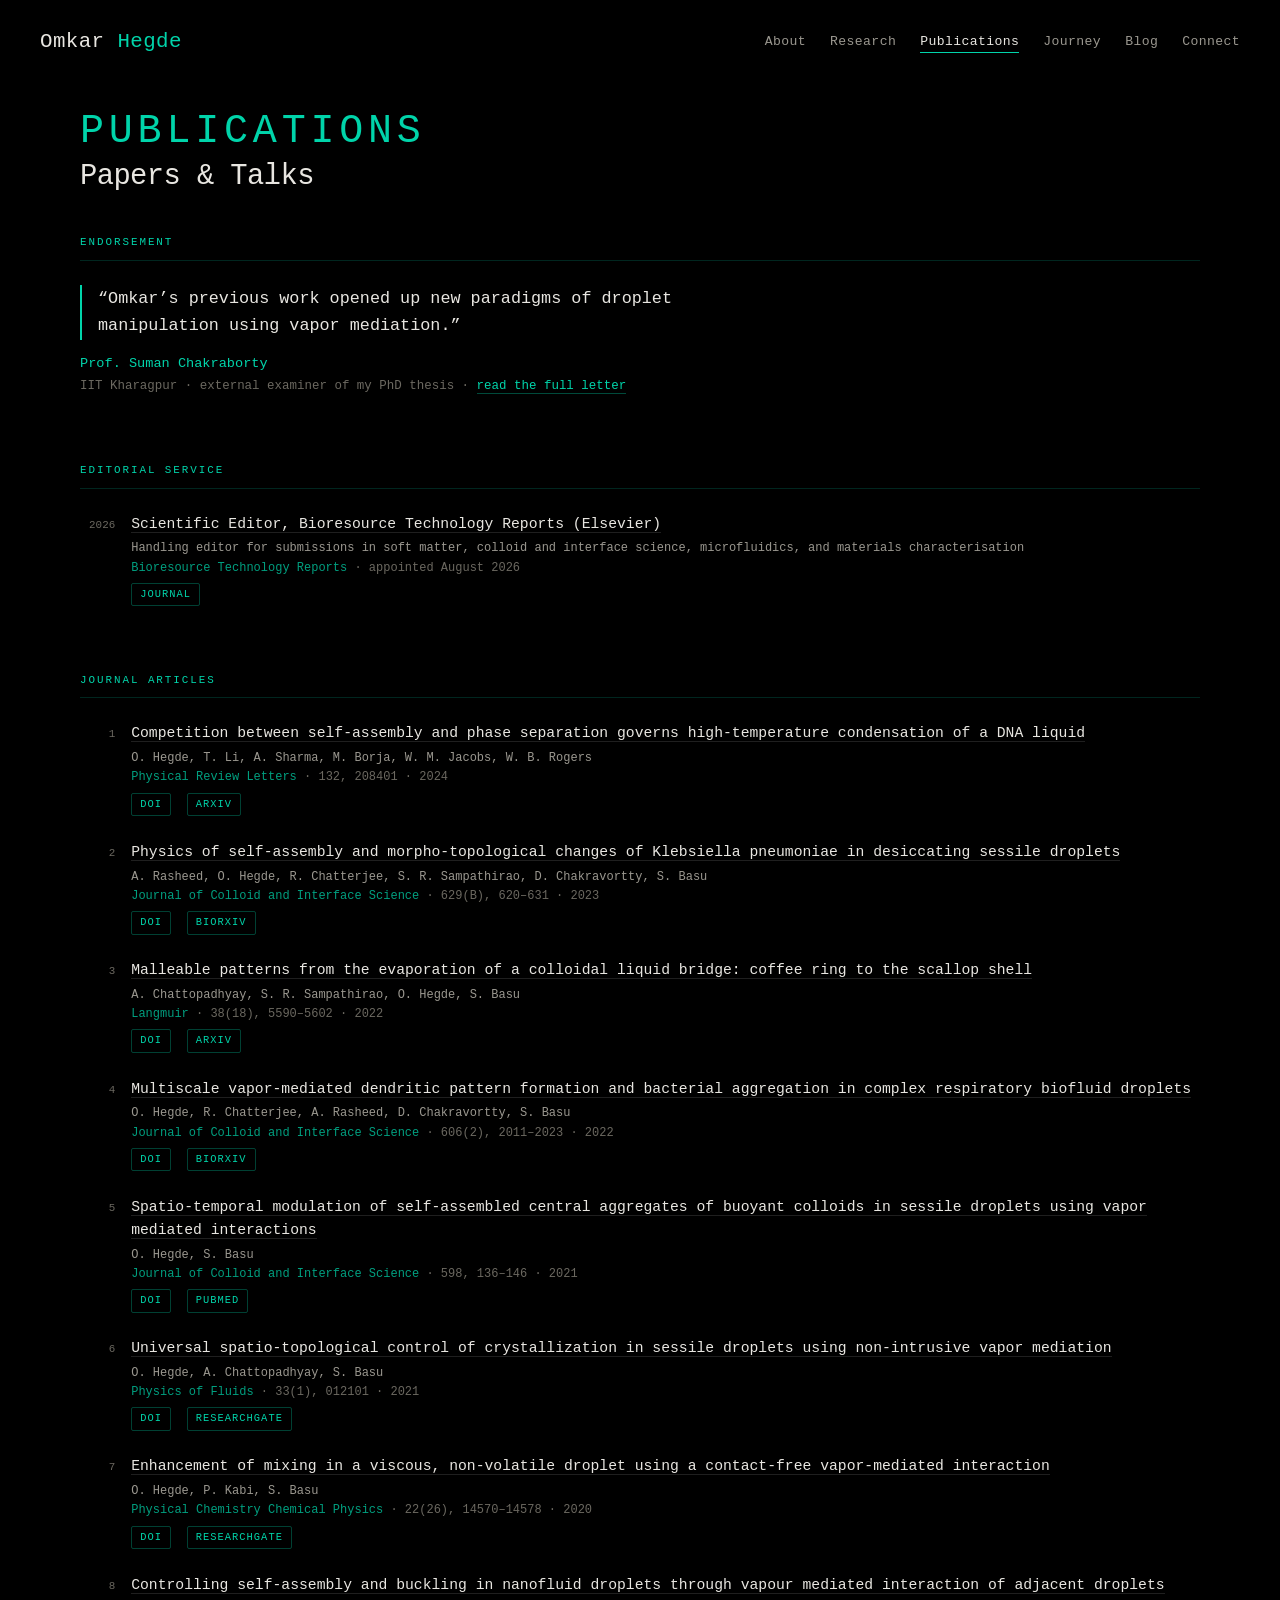
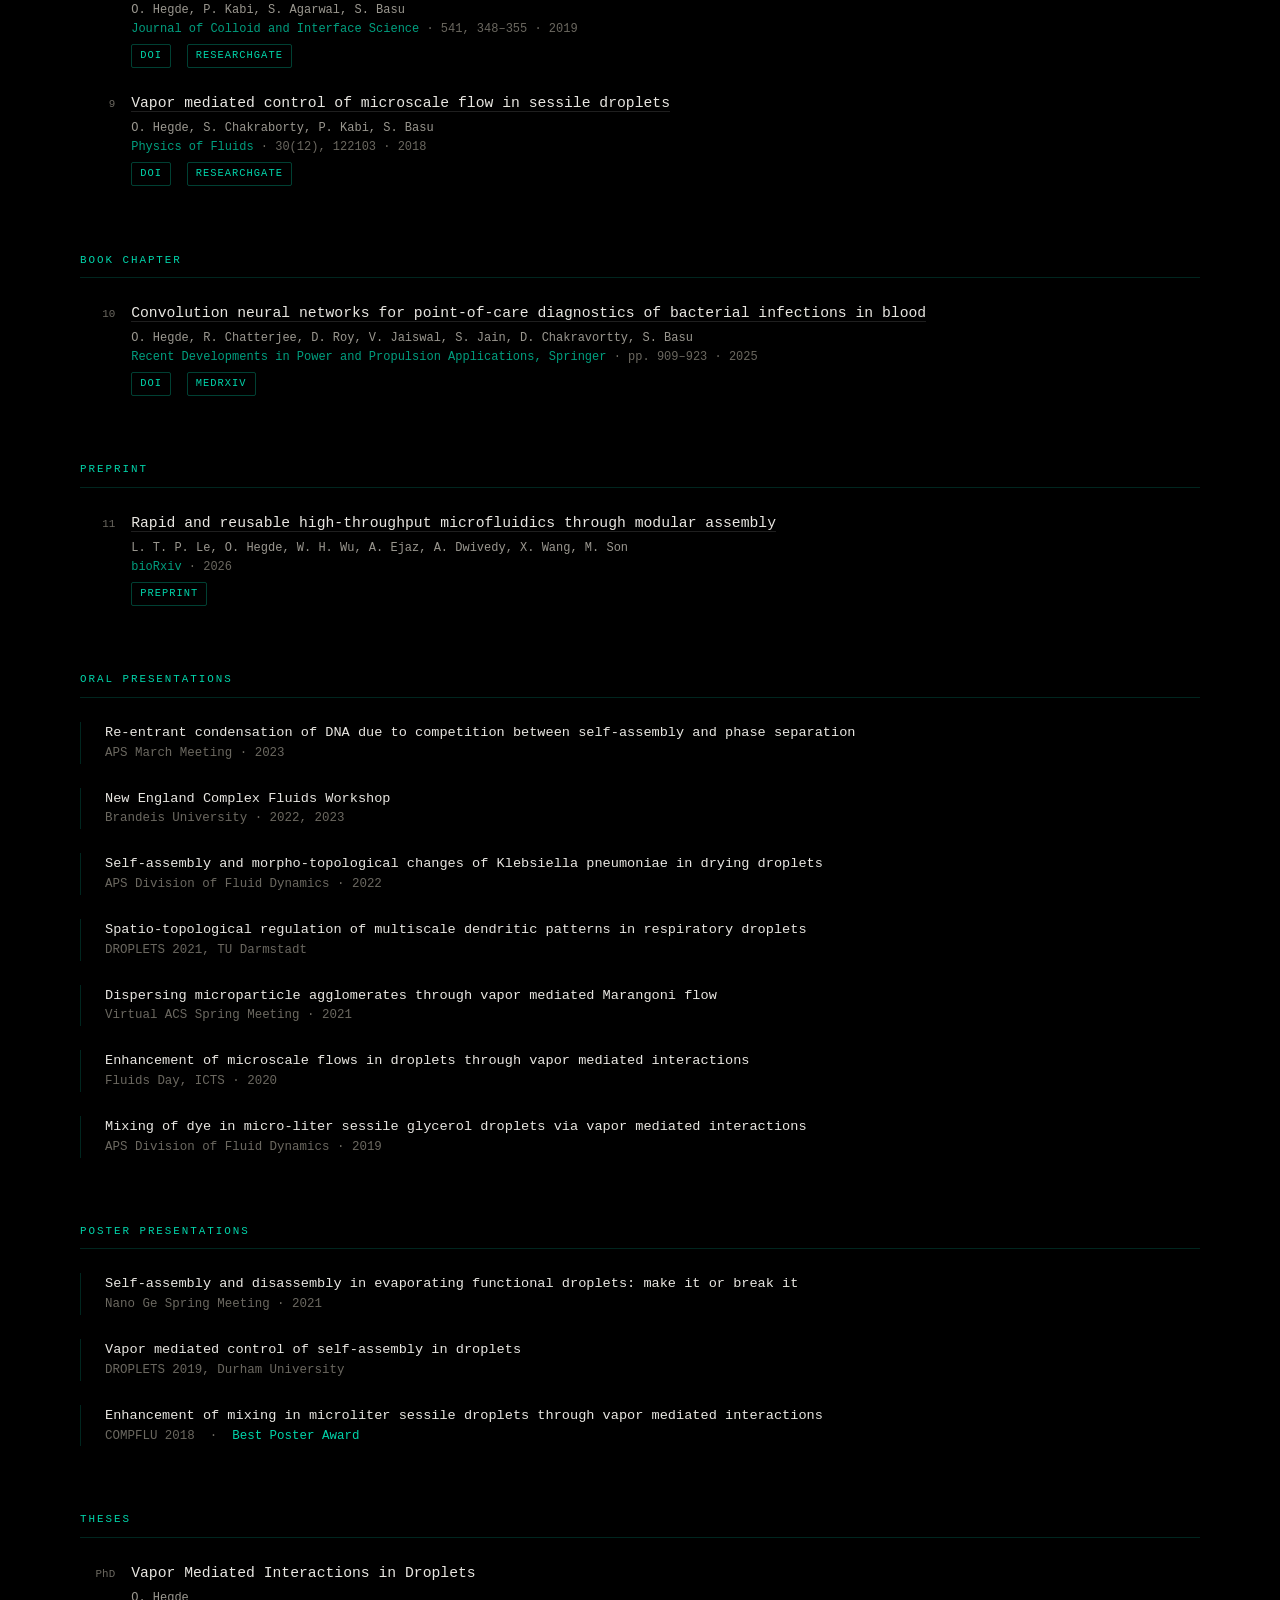
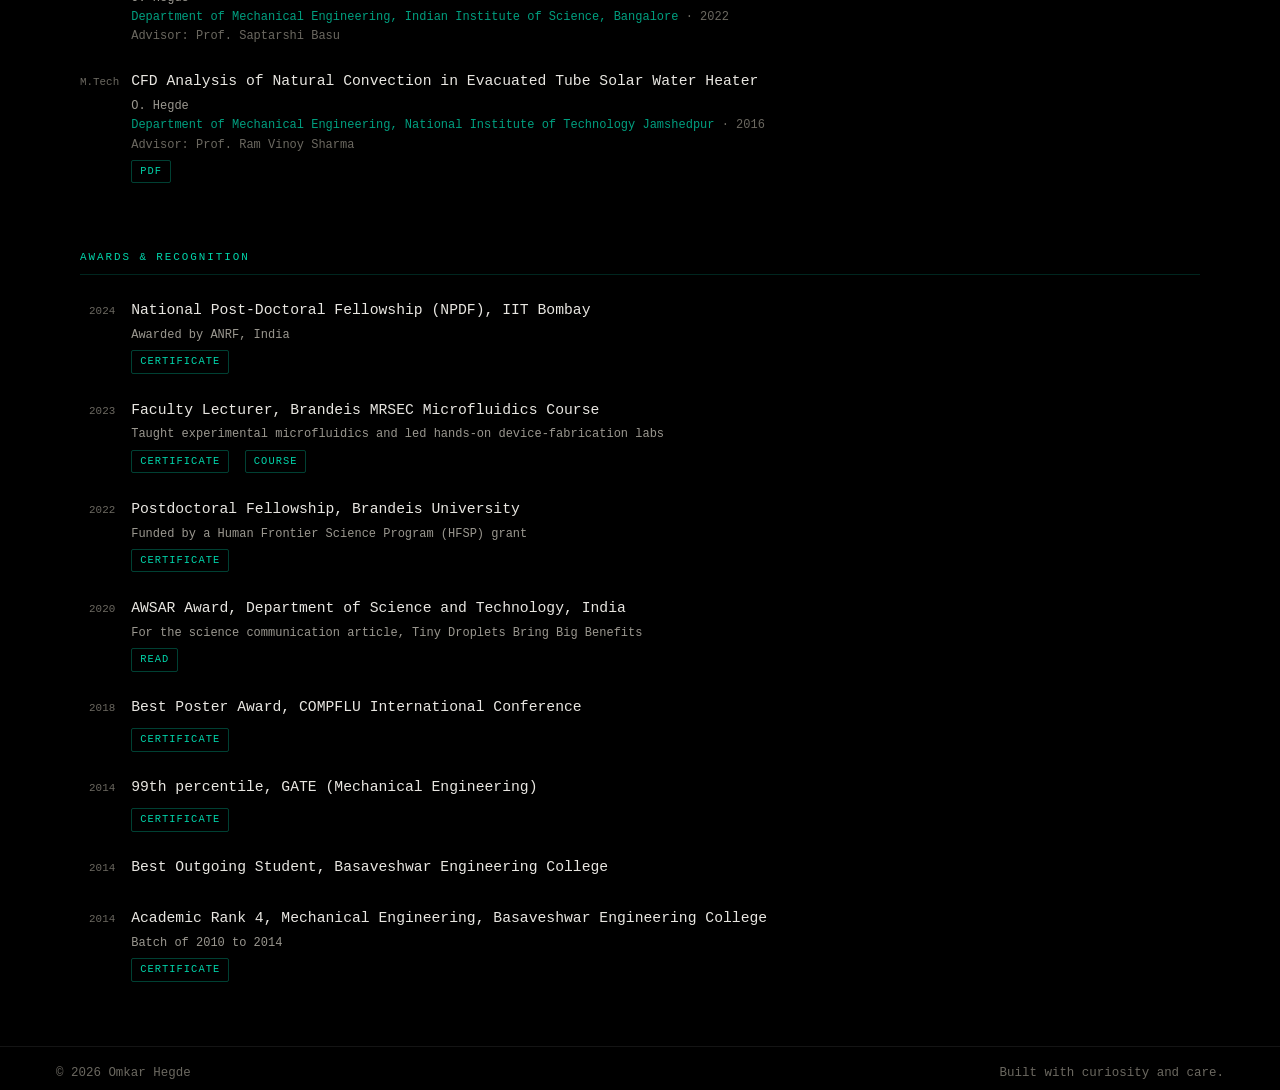
==== commit 8c7d5df5: "Update publications.html" ====
--- a/publications.html
+++ b/publications.html
@@ -284,14 +284,13 @@
           <div class="pub-num">2026</div>
           <div class="pub-body">
             <div class="pub-title">
-              <a href="https://www.sciencedirect.com/journal/next-research" target="_blank" rel="noopener">Scientific Editor, Next Research (Elsevier)</a>
+              <a href="https://www.sciencedirect.com/journal/bioresource-technology-reports" target="_blank" rel="noopener">Scientific Editor, Bioresource Technology Reports (Elsevier)</a>
             </div>
             <div class="pub-meta">
               <span class="pub-authors">Handling editor for submissions in soft matter, colloid and interface science, microfluidics, and materials characterisation</span><br>
-              <span class="pub-journal">Next Research</span> <span class="pub-year">· ISSN 3050-4759 · appointed August 2026</span>
-            </div>
-            <a class="pub-link" href="https://www.sciencedirect.com/journal/next-research" target="_blank" rel="noopener">Journal</a>
-            <a class="pub-link" href="https://www.sciencedirect.com/journal/next-research/about/editorial-board" target="_blank" rel="noopener">Editorial Board</a>
+              <span class="pub-journal">Bioresource Technology Reports</span> <span class="pub-year">· appointed August 2026</span>
+            </div>
+            <a class="pub-link" href="https://www.sciencedirect.com/journal/bioresource-technology-reports" target="_blank" rel="noopener">Journal</a>
           </div>
         </div>
 
